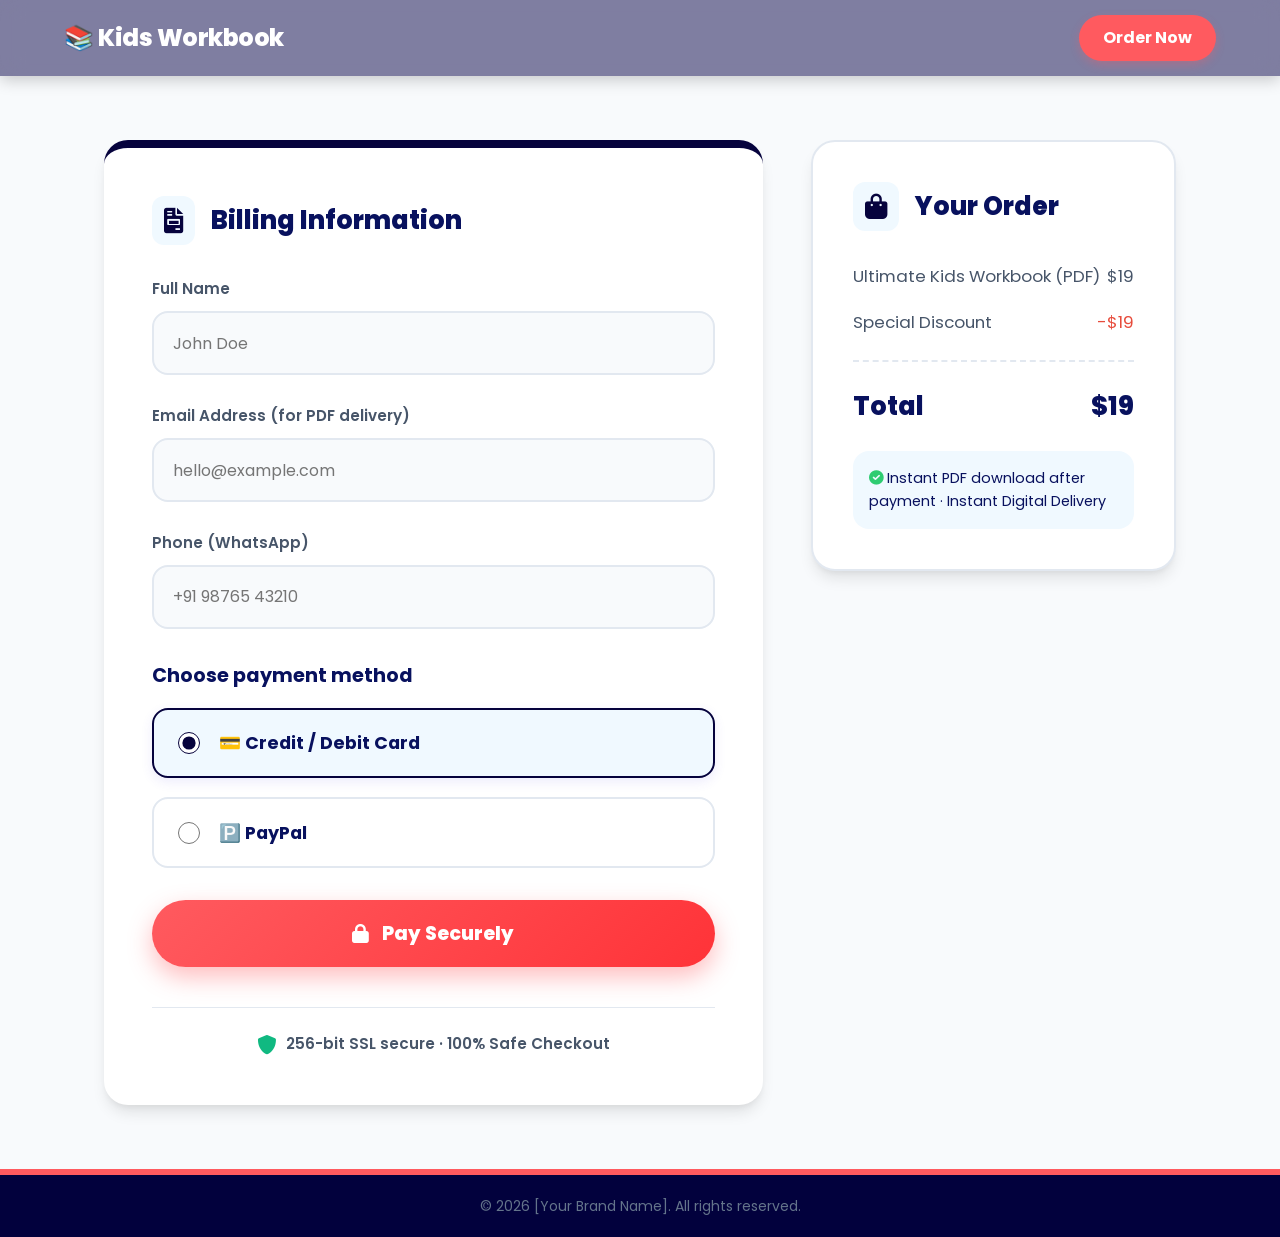
==== frontend/checkout.html @ 66600685 "updates for nav" ====
<!DOCTYPE html>
<html lang="en">

<head>
    <meta charset="UTF-8">
    <meta name="viewport" content="width=device-width, initial-scale=1.0">
    <title>Secure Checkout · Kids Workbook</title>
    <link href="https://fonts.googleapis.com/css2?family=Poppins:wght@400;600;700&display=swap" rel="stylesheet">
    <link rel="stylesheet" href="https://cdnjs.cloudflare.com/ajax/libs/font-awesome/6.0.0-beta3/css/all.min.css">
    <link rel="stylesheet" href="checkout.css">
    <link rel="stylesheet" href="workbook.css">
    <link rel="stylesheet" href="footer-style.css">
</head>

<body>
    <nav class="top-nav">
    <a href="#" class="nav-brand" style="text-decoration: none;">📚 Kids Workbook</a>
    <a href="checkout.html" class="nav-btn">Order Now</a>
</nav>

    <div class="checkout-wrapper">
        <div class="form-box">
            <h2><i class="fas fa-file-invoice"></i> Billing Information</h2>
            <form id="checkout-form">
                <div class="form-group">
                    <label>Full Name</label>
                    <input type="text" id="name" placeholder="John Doe" required>
                </div>
                <div class="form-group">
                    <label>Email Address (for PDF delivery)</label>
                    <input type="email" id="email" placeholder="hello@example.com" required>
                </div>
                <div class="form-group">
                    <label>Phone (WhatsApp)</label>
                    <input type="tel" id="phone" placeholder="+91 98765 43210" required>
                </div>

                <h3 style="margin: 2rem 0 1rem; font-size: 1.2rem;">Choose payment method</h3>

                <div class="payment-option selected" data-method="Card">
                    <input type="radio" name="payment_method" value="Card" id="card" checked>
                    <div class="method-info">
                        <span class="method-name">💳 Credit / Debit Card</span>
                    </div>
                </div>

                <div class="payment-option" data-method="PayPal">
                    <input type="radio" name="payment_method" value="PayPal" id="paypal">
                    <div class="method-info">
                        <span class="method-name">🅿️ PayPal</span>
                    </div>
                </div>

                <button type="button" id="main-pay-button" class="btn-pay" onclick="payNow()">
                    <i class="fas fa-lock"></i> Pay Securely
                </button>

                <div class="trust-badge">
                    <i class="fas fa-shield-alt"></i> 256-bit SSL secure · 100% Safe Checkout
                </div>
            </form>
        </div>

        <div class="summary-box">
            <h2><i class="fas fa-shopping-bag"></i> Your Order</h2>
            <div class="summary-row">
                <span>Ultimate Kids Workbook (PDF)</span>
                <span id="base-price">$19</span>
            </div>
            <div class="summary-row">
                <span>Special Discount</span>
                <span id="discount-price" style="color: #e74c3c;">-$19</span>
            </div>
            <div class="summary-row total-row" id="total-amount">
                <span>Total</span>
                <span id="final-price">$19</span>
            </div>
            <div
                style="background: #f0f9ff; padding: 1rem; border-radius: 16px; margin-top: 1.5rem; font-size: 0.9rem;">
                <i class="fas fa-check-circle" style="color: #2ecc71;"></i> Instant PDF download after payment · Instant Digital Delivery
            </div>
        </div>
    </div>

    <div class="popup" id="popup">
        <div class="popup-box">
            <h3>Processing Payment...</h3>
            <p>Please wait</p>
        </div>
    </div>
    <footer class="site-footer mini-footer">

        <div class="footer-bottom">
            <p>&copy; 2026 [Your Brand Name]. All rights reserved.</p>
        </div>
    </footer>
    <script src="config.js"></script>

    <script src="checkout.js"></script>
</body>

</html>
---- frontend/checkout.css ----
/* =========================================
   CHECKOUT PAGE STYLES (Modern & Trustworthy)
   ========================================= */

:root {
    --c-primary: #4F46E5;       /* Trustworthy Indigo */
    --c-secondary: #10B981;     /* Success Green for Security badges */
    --c-action: #FF5A5F;        /* Vibrant Coral Red for CTA */
    --c-action-hover: #E0484D;
    --c-accent: #FFC107;        /* Playful Yellow */
    --c-dark: #1E293B;          /* Soft Slate Dark */
    --c-text-gray: #475569;
    --c-border: #E2E8F0;
    --c-bg-light: #F8FAFC;
    --c-bg-alt: #F0F9FF;
    --c-white: #FFFFFF;
    --shadow-sm: 0 4px 6px -1px rgba(0, 0, 0, 0.1);
    --shadow-md: 0 10px 15px -3px rgba(0, 0, 0, 0.1);
    --shadow-lg: 0 20px 25px -5px rgba(0, 0, 0, 0.1);
}

* {
    box-sizing: border-box;
    margin: 0;
    padding: 0;
}

body {
    font-family: 'Poppins', 'Arial', sans-serif;
    background-color: var(--c-bg-light);
    color: var(--c-dark);
    line-height: 1.6;
}

/* =========================================
   LAYOUT WRAPPER
   ========================================= */
.checkout-wrapper {
    max-width: 1200px;
    margin: 4rem auto;
    display: flex;
    gap: 3rem;
    padding: 0 5%;
    flex-wrap: wrap;
    align-items: flex-start;
}

/* =========================================
   FORM BOX (Left Side)
   ========================================= */
.form-box {
    flex: 2;
    min-width: 320px;
    background: var(--c-white);
    border-radius: 24px;
    box-shadow: var(--shadow-md);
    padding: 3rem;
    border-top: 8px solid var(--c-primary); /* Gives a premium, secure feel */
}

/* =========================================
   SUMMARY BOX (Right Side)
   ========================================= */
.summary-box {
    flex: 1;
    min-width: 320px;
    background: var(--c-white);
    border-radius: 24px;
    box-shadow: var(--shadow-md);
    padding: 2.5rem;
    position: sticky;
    top: 100px; /* Sticks to the top when scrolling */
    border: 2px solid var(--c-border);
}

h2 {
    font-size: 1.6rem;
    font-weight: 800;
    color: var(--c-dark);
    margin-bottom: 2rem;
    display: flex;
    align-items: center;
    gap: 1rem;
}

h2 i {
    color: var(--c-primary);
    background: var(--c-bg-alt);
    padding: 12px;
    border-radius: 12px;
}

/* =========================================
   INPUT FIELDS
   ========================================= */
.form-group {
    margin-bottom: 1.8rem;
}

label {
    display: block;
    font-weight: 600;
    margin-bottom: 0.6rem;
    font-size: 0.95rem;
    color: var(--c-text-gray);
}

input, select {
    width: 100%;
    padding: 1.1rem 1.2rem;
    border: 2px solid var(--c-border);
    border-radius: 16px;
    font-family: 'Poppins', sans-serif;
    font-size: 1rem;
    color: var(--c-dark);
    background: #F8FAFC;
    transition: all 0.3s ease;
}

input:focus {
    outline: none;
    border-color: var(--c-primary);
    background: var(--c-white);
    box-shadow: 0 0 0 4px rgba(79, 70, 229, 0.15); /* Soft glowing focus ring */
}

/* =========================================
   PAYMENT OPTIONS (Radio Cards)
   ========================================= */
.payment-option {
    border: 2px solid var(--c-border);
    border-radius: 16px;
    padding: 1.2rem 1.5rem;
    margin-bottom: 1.2rem;
    cursor: pointer;
    transition: all 0.3s ease;
    display: flex;
    align-items: center;
    gap: 1.2rem;
    background: var(--c-white);
}

.payment-option:hover {
    border-color: #CBD5E1;
    background: #F8FAFC;
}

.payment-option.selected {
    border-color: var(--c-primary);
    background: var(--c-bg-alt);
    box-shadow: 0 4px 12px rgba(79, 70, 229, 0.1);
}

.payment-option input[type="radio"] {
    width: 22px;
    height: 22px;
    accent-color: var(--c-primary);
    margin: 0;
    cursor: pointer;
}

.method-info {
    flex: 1;
    display: flex;
    align-items: center;
}

.method-name {
    font-weight: 700;
    font-size: 1.1rem;
    color: var(--c-dark);
}

/* =========================================
   PAY BUTTON
   ========================================= */
.btn-pay {
    width: 100%;
    background: linear-gradient(135deg, var(--c-action) 0%, #FF3338 100%);
    color: var(--c-white);
    border: none;
    border-radius: 50px; /* Pill shape */
    padding: 1.2rem;
    font-size: 1.2rem;
    font-weight: 800;
    cursor: pointer;
    transition: all 0.3s cubic-bezier(0.175, 0.885, 0.32, 1.275);
    margin-top: 2rem;
    box-shadow: 0 10px 25px rgba(255, 90, 95, 0.4);
    display: flex;
    align-items: center;
    justify-content: center;
    gap: 0.8rem;
}

.btn-pay:hover {
    transform: translateY(-3px) scale(1.02);
    box-shadow: 0 15px 35px rgba(255, 90, 95, 0.5);
    background: linear-gradient(135deg, #FF3338 0%, var(--c-action) 100%);
}

.btn-pay:disabled {
    background: #CBD5E1;
    cursor: not-allowed;
    box-shadow: none;
    transform: none;
}

/* =========================================
   SUMMARY DETAILS
   ========================================= */
.summary-row {
    display: flex;
    justify-content: space-between;
    margin-bottom: 1.2rem;
    color: var(--c-text-gray);
    font-size: 1.05rem;
}

.total-row {
    font-weight: 800;
    font-size: 1.6rem;
    color: var(--c-dark);
    border-top: 2px dashed var(--c-border);
    padding-top: 1.5rem;
    margin-top: 1.5rem;
}

.trust-badge {
    text-align: center;
    margin-top: 2.5rem;
    font-size: 0.95rem;
    color: var(--c-text-gray);
    display: flex;
    align-items: center;
    justify-content: center;
    gap: 0.6rem;
    border-top: 1px solid var(--c-border);
    padding-top: 1.5rem;
    font-weight: 600;
}

.trust-badge i {
    color: var(--c-secondary); /* Green color for trust/secure */
    font-size: 1.2rem;
}

/* =========================================
   POPUP STYLES
   ========================================= */
.popup {
    position: fixed;
    top: 0;
    left: 0;
    width: 100%;
    height: 100%;
    background: rgba(30, 41, 59, 0.8);
    backdrop-filter: blur(5px);
    display: none;
    justify-content: center;
    align-items: center;
    z-index: 2000;
}

.popup-box {
    background: var(--c-white);
    padding: 40px;
    border-radius: 24px;
    text-align: center;
    width: 90%;
    max-width: 400px;
    box-shadow: var(--shadow-lg);
    animation: slideUp 0.3s ease-out;
}

@keyframes slideUp {
    from { transform: translateY(20px); opacity: 0; }
    to { transform: translateY(0); opacity: 1; }
}

.popup-box h3 {
    margin-bottom: 15px;
    color: var(--c-dark);
    font-size: 1.5rem;
    font-weight: 800;
}

.popup-box p {
    color: var(--c-text-gray);
    font-size: 1.1rem;
}

.popup-box button {
    background: var(--c-primary);
    color: white;
    border: none;
    padding: 10px 25px;
    border-radius: 50px;
    font-weight: 600;
    margin-top: 20px;
    cursor: pointer;
    transition: 0.3s;
}

.popup-box button:hover {
    background: #3730A3;
}

/* =========================================
   RESPONSIVE DESIGN
   ========================================= */
@media (max-width: 850px) {
    .checkout-wrapper {
        flex-direction: column;
        margin: 2rem auto;
    }
    .form-box, .summary-box {
        width: 100%;
        padding: 2rem;
    }
    .summary-box {
        position: static;
    }
}

@media (max-width: 480px) {
    .form-box {
        padding: 1.5rem;
    }
    h2 {
        font-size: 1.4rem;
    }
}
---- frontend/workbook.css ----
/* =========================================
   COLOR PALETTE & VARIABLES (Kids & Trust Psychology)
   ========================================= */
   :root {
    --c-primary: #06033d;       /* Trustworthy Indigo for Parents */
    --c-secondary: #10B981;     /* Growth/Success Emerald Green */
    --c-action: #FF5A5F;        /* Vibrant Coral Red for High Conversion CTAs */
    --c-action-hover: #E0484D;  /* Darker Coral for Hover */
    --c-accent: #FFC107;        /* Playful Yellow */
    --c-dark: #08115e;          /* Soft Slate Dark for readable text */
    --c-text-gray: #475569;     /* Slate Gray for paragraphs */
    --c-bg-light: #F8FAFC;      /* Clean Off-White Background */
    --c-bg-alt: #F0F9FF;        /* Soft Sky Blue Background for sections */
    --c-white: #FFFFFF;
    --shadow-sm: 0 4px 6px -1px rgba(0, 0, 0, 0.1), 0 2px 4px -1px rgba(0, 0, 0, 0.06);
    --shadow-md: 0 10px 15px -3px rgba(0, 0, 0, 0.1), 0 4px 6px -2px rgba(0, 0, 0, 0.05);
    --shadow-lg: 0 20px 25px -5px rgba(0, 0, 0, 0.1), 0 10px 10px -5px rgba(0, 0, 0, 0.04);
}

/* =========================================
   GLOBAL RESET & TYPOGRAPHY
   ========================================= */
* {
    margin: 0;
    padding: 0;
    box-sizing: border-box;
    font-family: 'Poppins', 'Arial', sans-serif;
}

body {
    background-color: var(--c-bg-light);
    color: var(--c-dark);
    line-height: 1.6;
    overflow-x: hidden;
}

/* =========================================
   TOP NAVIGATION
   ========================================= */
/* =========================================
   TOP NAVIGATION (Dark Blue Glass Effect)
   ========================================= */
.top-nav {
    display: flex;
    justify-content: space-between;
    align-items: center;
    padding: 15px 5%;
    
    /* Dark Blue color with 85% opacity for glass effect */
    background-color: rgba(6, 3, 70, 0.50); 
    
    /* Blur effect for the glassmorphism */
    backdrop-filter: blur(12px); 
    -webkit-backdrop-filter: blur(12px); /* Safari support */
    
    /* Subtle shadow at the bottom */
    box-shadow: 0 4px 15px rgba(0, 0, 0, 0.2); 
    
    position: sticky;
    top: 0;
    z-index: 1000;
}

.nav-brand {
    font-size: 24px;
    font-weight: 800;
    color: var(--c-white); /* Text color ko white karna zaroori hai dark background par */
    letter-spacing: -0.5px;
}

.nav-btn {
    background-color: var(--c-action);
    color: var(--c-white);
    padding: 10px 24px;
    text-decoration: none;
    border-radius: 50px; /* Pill shape for playful look */
    font-weight: 700;
    transition: all 0.3s ease;
    box-shadow: 0 4px 10px rgba(255, 90, 95, 0.3);
}

.nav-btn:hover {
    background-color: var(--c-action-hover);
    transform: translateY(-2px);
    box-shadow: 0 6px 15px rgba(255, 90, 95, 0.4);
}

.container {
    max-width: 100%;
    margin: 0 auto;
    background-color: var(--c-bg-light);
}

/* =========================================
   HERO SECTION (Eye-catching & Trustworthy)
   ========================================= */
.hero-section {
    background: linear-gradient(135deg, var(--c-primary) 0%, #04115f 100%);
    color: var(--c-white);
    padding: 80px 5% 100px;
    text-align: center;
    position: relative;
    overflow: hidden;
}

/* Playful background shape */
.hero-section::after {
    content: '';
    position: absolute;
    bottom: -50px;
    left: 0;
    width: 100%;
    height: 100px;
    background: var(--c-bg-light);
    clip-path: ellipse(60% 100px at 50% 100%);
}

.hero-content {
    display: flex;
    flex-direction: column;
    align-items: center;
    gap: 40px;
    position: relative;
    z-index: 2;
    max-width: 1200px;
    margin: 0 auto;
}

.hero-text {
    max-width: 700px;
}

.hero-section h1 {
    color: var(--c-accent); /* Bright Yellow Highlight */
    font-size: clamp(32px, 5vw, 48px);
    font-weight: 800;
    line-height: 1.2;
    margin-bottom: 20px;
    text-shadow: 0 2px 4px rgba(0,0,0,0.2);
}

.hero-section p {
    font-size: 18px;
    line-height: 1.6;
    margin-bottom: 15px;
    color: #E0E7FF;
}

.hero-image {
    width: 100%;
    max-width: 450px;
    border-radius: 24px;
    border: 6px solid rgba(255, 255, 255, 0.2);
    box-shadow: var(--shadow-lg);
    transform: rotate(-2deg);
    transition: transform 0.3s ease;
}

.hero-image:hover {
    transform: rotate(0deg) scale(1.02);
}

/* =========================================
   CALL TO ACTION BUTTONS (High Conversion)
   ========================================= */
.cta-container {
    padding: 40px 20px;
    background-color: transparent;
    text-align: center;
    position: relative;
    z-index: 10;
}

.btn-red {
    background: linear-gradient(135deg, var(--c-action) 0%, #FF3338 100%);
    color: var(--c-white);
    text-decoration: none;
    display: inline-block;
    padding: 18px 40px;
    max-width: 450px;
    width: 100%;
    font-size: 22px;
    font-weight: 800;
    border-radius: 50px;
    border: none;
    box-shadow: 0 10px 25px rgba(255, 90, 95, 0.4);
    cursor: pointer;
    transition: all 0.3s cubic-bezier(0.175, 0.885, 0.32, 1.275);
    animation: pulse-btn 2s infinite;
}

.btn-red:hover {
    transform: translateY(-5px) scale(1.03);
    box-shadow: 0 15px 35px rgba(255, 90, 95, 0.5);
    background: linear-gradient(135deg, #FF3338 0%, var(--c-action) 100%);
}

.btn-red .dynamic-price {
    display: block;
    margin-top: 5px;
    font-size: 15px;
    font-weight: 600;
    color: #FFE5E5;
    text-transform: uppercase;
    letter-spacing: 1px;
}

@keyframes pulse-btn {
    0% { box-shadow: 0 0 0 0 rgba(255, 90, 95, 0.7); }
    70% { box-shadow: 0 0 0 15px rgba(255, 90, 95, 0); }
    100% { box-shadow: 0 0 0 0 rgba(255, 90, 95, 0); }
}

/* =========================================
   BENEFITS & FEATURES SECTION
   ========================================= */
.benefit-title-wrapper {
    padding: 60px 20px 20px;
    text-align: center;
    background-color: var(--c-bg-alt);
}

.benifit-titall {
    color: var(--c-dark);
    font-size: clamp(24px, 4vw, 36px);
    font-weight: 800;
    position: relative;
    display: inline-block;
}

.benifit-titall::after {
    content: '';
    position: absolute;
    width: 60%;
    height: 4px;
    background-color: var(--c-accent);
    bottom: -10px;
    left: 20%;
    border-radius: 2px;
}

.features-section {
    padding: 40px 5% 80px;
    background-color: var(--c-bg-alt);
}

.features-grid {
    display: grid;
    grid-template-columns: repeat(auto-fit, minmax(300px, 1fr));
    gap: 30px;
    max-width: 1200px;
    margin: 0 auto;
}

.feature-box {
    background-color: var(--c-white);
    padding: 30px;
    border-radius: 24px;
    display: flex;
    align-items: flex-start;
    box-shadow: var(--shadow-md);
    border: 2px solid transparent;
    transition: all 0.3s ease;
    position: relative;
    overflow: hidden;
}

.feature-box::before {
    content: '';
    position: absolute;
    top: 0;
    left: 0;
    width: 6px;
    height: 100%;
    background-color: var(--c-secondary);
}

.feature-box:hover {
    transform: translateY(-5px);
    box-shadow: var(--shadow-lg);
    border-color: rgba(16, 185, 129, 0.2);
}

.feature-icon {
    width: 60px;
    height: 60px;
    margin-right: 20px;
    border-radius: 16px;
    object-fit: contain;
    background: #F0FDF4;
    padding: 10px;
}

.feature-text h3 {
    font-size: 20px;
    font-weight: 700;
    color: var(--c-dark);
    margin-bottom: 10px;
}

.feature-text p {
    font-size: 15px;
    color: var(--c-text-gray);
    line-height: 1.6;
}

/* =========================================
   PROBLEM/ADDICTION SECTION (Awareness)
   ========================================= */
.addiction-section-wrapper {
    background: linear-gradient(to right, #FFF1F2, #FFE4E6);
    color: var(--c-dark);
    display: flex;
    justify-content: center;
    padding: 80px 5%;
}

.addiction-container {
    max-width: 900px;
    text-align: center;
    width: 100%;
    background: var(--c-white);
    padding: 50px;
    border-radius: 30px;
    box-shadow: var(--shadow-lg);
    border-top: 8px solid var(--c-action);
}

.addiction-container h2.addiction-title {
    font-size: clamp(28px, 4vw, 42px);
    font-weight: 900;
    margin-bottom: 15px;
    color: var(--c-action);
    text-transform: uppercase;
}

.addiction-container .subtitle {
    font-size: 18px;
    font-weight: 600;
    color: var(--c-text-gray);
    margin-bottom: 40px;
}

.effects-list {
    display: grid;
    grid-template-columns: repeat(auto-fit, minmax(280px, 1fr));
    gap: 20px;
    margin-bottom: 40px;
}

.effect-item {
    background: var(--c-bg-light);
    color: var(--c-dark);
    display: flex;
    align-items: flex-start;
    padding: 20px;
    text-align: left;
    font-size: 15px;
    border-radius: 16px;
    box-shadow: var(--shadow-sm);
    transition: transform 0.2s;
    border: 1px solid #FEE2E2;
}

.effect-item:hover {
    transform: translateY(-3px);
    background: #FEF2F2;
}

.effect-item i {
    width: 40px;
    font-size: 24px;
    color: var(--c-action);
    margin-top: 2px;
}

.promo-text {
    font-size: 18px;
    line-height: 1.6;
    color: var(--c-text-gray);
    margin-bottom: 30px;
    background: #F0FDF4;
    padding: 20px;
    border-radius: 16px;
    border: 2px dashed var(--c-secondary);
}

.promo-text strong {
    color: var(--c-secondary);
    font-weight: 800;
}

/* =========================================
   WORKSHEET BUNDLE SECTION
   ========================================= */
.worksheet-section {
    background-color: #06033d;
    padding: 80px 5%;
    text-align: center;
}

.section-title {
    color: var(--c-accent);
    font-size: clamp(24px, 4vw, 36px);
    font-weight: 800;
    text-transform: uppercase;
    margin-bottom: 50px;
    letter-spacing: 1px;
}

.cards-container, 
.grid-container {
    display: grid;
    grid-template-columns: repeat(4, 1fr);
    gap: 30px;
    max-width: 1200px;
    margin: 0 auto;
}

.card {
    background-color: var(--c-white);
    width: 100%;
    padding: 1px;
    border-radius: 10px;
    box-shadow: var(--shadow-md);
    display: flex;
    flex-direction: column;
    transition: transform 0.3s ease;
}

.card:hover {
    transform: translateY(-10px);
    box-shadow: var(--shadow-lg);
}

.image-container {
    width: 100%;
    height: 220px;
    border-radius: 16px;
    background-color: var(--c-bg-light);
    overflow: hidden;
    position: relative;
}

.image-slider {
    display: flex;
    width: 300%;
    height: 100%;
    transition: transform 0.5s ease-in-out;
}

.image-slider img {
    width: 33.333%;
    height: 100%;
    object-fit: cover;
}

.card-label {
    background-color: var(--c-bg-alt);
    color: var(--c-primary);
    padding: 15px;
    font-size: 16px;
    font-weight: 800;
    border-radius: 12px;
    text-transform: capitalize;
    margin-top: 20px;
    border: 1px solid #DBEAFE;
}

/* =========================================
   GALLERY SECTION
   ========================================= */
.gallery-section {
    padding: 80px 5%;
    text-align: center;
    background-color: var(--c-bg-light);
}

.gallery-section h2 {
    font-size: clamp(24px, 4vw, 36px);
    font-weight: 800;
    margin-bottom: 40px;
    color: var(--c-dark);
}

.grid-item {
    width: 100%;
    height: 280px;
    border-radius: 24px;
    border: none;
    box-shadow: var(--shadow-md);
    overflow: hidden; 
    background: #000;
}

.grid-item video,
.grid-item iframe {
    width: 100%;
    height: 100%;
    object-fit: cover; 
    pointer-events: none;
    opacity: 0.9;
    transition: opacity 0.3s;
}

.grid-item:hover video {
    opacity: 1;
}

/* =========================================
   CAROUSEL SECTION
   ========================================= */
.carousel-section-wrapper {
    background: #06033d;
    color: var(--c-white);
    display: flex;
    justify-content: center;
    align-items: center;
    padding: 80px 5%;
}

.carousel-section-container {
    width: 100%;
    max-width: 1100px;
    text-align: center;
}

.carousel-section-container h1 {
    font-size: clamp(28px, 4vw, 42px);
    margin-bottom: 40px;
    font-weight: 800;
    color: var(--c-accent);
}

.carousel-wrapper {
    overflow: hidden;
    width: 100%;
    position: relative;
    padding: 20px 0;
}

.carousel-track {
    display: flex;
    gap: 20px;
    transition: transform 0.5s cubic-bezier(0.25, 1, 0.5, 1);
    transform: translateX(0);
}

.carousel-card {
    background-color: transparent;
    min-width: calc(33.333% - 13.33px);
    height: 400px; 
    border-radius: 20px;
    padding: 0; 
    display: flex;
    align-items: center;
    border: 4px solid rgba(255,255,255,0.1);
    box-shadow: var(--shadow-md);
    overflow: hidden; 
    transition: transform 0.3s;
}

.carousel-card:hover {
    transform: scale(1.03);
    border-color: var(--c-accent);
}

.carousel-image {
    width: 100%;
    height: 100%;
    object-fit: cover; 
}

.dots-container {
    display: flex;
    justify-content: center;
    gap: 12px;
    margin: 30px 0 40px;
}

.dot {
    width: 14px;
    height: 14px;
    background-color: var(--c-text-gray);
    border-radius: 50%;
    cursor: pointer;
    transition: all 0.3s;
}

.dot.active {
    background-color: var(--c-accent);
    transform: scale(1.3);
}

/* =========================================
   FAQ SECTION
   ========================================= */
.faq-section {
    padding: 80px 5%;
    background-color: var(--c-bg-alt);
    display: flex;
    flex-direction: column;
    align-items: center;
}

.faq-section h2 {
    color: var(--c-dark);
    font-size: clamp(28px, 4vw, 42px);
    font-weight: 800;
    margin-bottom: 50px;
    text-align: center;
}

.faq-container {
    width: 100%;
    max-width: 850px;
    display: flex;
    flex-direction: column;
    gap: 20px;
}

.faq-item {
    background-color: var(--c-white);
    border-radius: 16px;
    overflow: hidden;
    box-shadow: var(--shadow-sm);
    border: 1px solid #E2E8F0;
    transition: box-shadow 0.3s ease;
}

.faq-item:hover {
    box-shadow: var(--shadow-md);
}

.faq-question {
    width: 100%;
    text-align: left;
    background: none;
    border: none;
    padding: 24px 30px;
    font-size: 18px;
    color: var(--c-dark);
    font-weight: 700;
    cursor: pointer;
    display: flex;
    justify-content: space-between;
    align-items: center;
    transition: background-color 0.3s ease;
}

.faq-question:hover {
    background-color: #F8FAFC;
}

.faq-question .icon {
    font-size: 24px;
    color: var(--c-primary);
    transition: transform 0.4s cubic-bezier(0.175, 0.885, 0.32, 1.275);
    background: #EEF2FF;
    width: 40px;
    height: 40px;
    display: flex;
    align-items: center;
    justify-content: center;
    border-radius: 50%;
}

.faq-question.active .icon {
    transform: rotate(45deg);
    background: var(--c-action);
    color: white;
}

.faq-answer {
    max-height: 0;
    overflow: hidden;
    transition: max-height 0.4s ease-out;
    background-color: var(--c-white);
}

.faq-answer p {
    padding: 0 30px 24px 30px;
    font-size: 16px;
    color: var(--c-text-gray);
    line-height: 1.7;
}


/* background: linear-gradient(135deg, var(--c-dark) 0%, #0F172A 100%); */
/* =========================================
   PREMIUM BUNDLE & RECOMMEND SECTION
   ========================================= */
.premium-bundle-section {
    background: #06033d;
    padding: 40px 5%;
    color: var(--c-white);
}

.premium-container {
    max-width: 1200px;
    margin: 0 auto;
}

.text-white {
    color: var(--c-white) !important;
}

.bundle-content {
    display: flex;
    flex-wrap: wrap;
    align-items: center;
    gap: 50px;
}

.bundle-image-box {
    flex: 1;
    min-width: 300px;
    background: var(--c-white);
    padding: 15px;
    border-radius: 12px;
    border: 3px solid #EF4444; /* Screenshot jaisa red border */
    text-align: center;
}

.printer-img {
    width: 100%;
    max-width: 400px;
    height: auto;
    border-radius: 8px;
}

.bundle-features {
    flex: 1.2;
    min-width: 300px;
    display: flex;
    flex-direction: column;
    gap: 35px;
}

.b-feature-item {
    display: flex;
    gap: 20px;
    align-items: flex-start;
}

.b-icon {
    font-size: 30px;
    margin-top: 5px;
}

.print-icon { color: #EF4444; } /* Red */
.track-icon { color: #F59E0B; } /* Yellow */
.award-icon { color: #3B82F6; } /* Blue */

.b-text h3 {
    font-size: 22px;
    font-weight: 800;
    margin-bottom: 8px;
}

.b-text p {
    color: #CBD5E1;
    font-size: 15px;
    line-height: 1.6;
}

.recommend-grid {
    display: grid;
    grid-template-columns: repeat(auto-fit, minmax(280px, 1fr));
    gap: 30px;
}

.rec-card {
    background: var(--c-white);
    border-radius: 12px;
    padding: 40px 30px;
    text-align: center;
    box-shadow: var(--shadow-md);
    transition: transform 0.3s ease;
}

.rec-card:hover {
    transform: translateY(-5px);
}

/* Bottom borders corresponding to colors */
.rec-card.border-red { border-bottom: 6px solid #EF4444; }
.rec-card.border-yellow { border-bottom: 6px solid #F59E0B; }
.rec-card.border-blue { border-bottom: 6px solid #3B82F6; }

.rec-icon {
    font-size: 45px;
    margin-bottom: 20px;
}

.rec-card h3 {
    font-size: 20px;
    font-weight: 800;
    margin-bottom: 15px;
}

.rec-card p {
    color: var(--c-text-gray);
    font-size: 14px;
    line-height: 1.6;
}
/* =========================================
   MEDIA QUERIES (Responsive Design)
   ========================================= */
@media (min-width: 1024px) {
    .hero-content { 
        flex-direction: row; 
        text-align: left; 
        justify-content: space-between; 
    }
    .hero-text { margin-right: 40px; }
    .hero-section::after {
        clip-path: ellipse(70% 120px at 50% 100%);
    }
}

@media (max-width: 1024px) {
    .cards-container, .grid-container { grid-template-columns: repeat(3, 1fr); }
}

@media (max-width: 768px) {
    .cards-container, .grid-container { grid-template-columns: repeat(2, 1fr); }
    .carousel-card { min-width: calc(50% - 10px); }
    .addiction-container { padding: 30px 20px; }
    .top-nav { padding: 15px 20px; }
    .btn-red { font-size: 18px; padding: 15px 30px; }
}

@media (max-width: 600px) {
    .cards-container, .grid-container { grid-template-columns: 1fr; }
    .image-container { height: 260px; }
    .hero-section { padding: 60px 20px 80px; }
}

@media (max-width: 480px) {
    .carousel-card { min-width: 100%; }
    .faq-question { font-size: 16px; padding: 20px; }
    .feature-box { flex-direction: column; text-align: center; align-items: center; }
    .feature-icon { margin: 0 0 15px 0; }
    .effect-item { flex-direction: column; text-align: center; }
    .effect-item i { margin-bottom: 10px; }
}
---- frontend/footer-style.css ----
/* =========================================
   FOOTER STYLES (Modern & Consistent Theme)
   ========================================= */

.site-footer {
    background-color:#02013d; /* Deep slate dark for premium feel */
    color: var(--c-white, #FFFFFF);
    padding: 80px 5% 30px;
    font-family: 'Poppins', 'Arial', sans-serif;
    border-top: 6px solid var(--c-action, #FF5A5F); /* Vibrant coral top border */
    position: relative;
}

.footer-container {
    max-width: 1200px;
    margin: 0 auto;
    display: flex;
    justify-content: space-between;
    flex-wrap: wrap; 
    gap: 50px;
}

.footer-brand {
    flex: 1;
    min-width: 280px;
}

.footer-brand h3 {
    font-size: 26px;
    font-weight: 800;
    margin-bottom: 20px;
    color: var(--c-white, #FFFFFF);
    letter-spacing: -0.5px;
}

.footer-brand h3 span {
    color: var(--c-accent, #FFC107); /* Playful yellow touch for the brand name */
}

.footer-brand p {
    color: #94A3B8; /* Slate 400 for softer, readable text */
    font-size: 15px;
    line-height: 1.8;
    max-width: 380px;
}

.footer-links {
    flex: 1;
    min-width: 250px;
}

.footer-links h4 {
    font-size: 20px;
    font-weight: 700;
    margin-bottom: 25px;
    color: var(--c-white, #FFFFFF);
    position: relative;
    display: inline-block;
}

/* Elegant line below the heading */
.footer-links h4::after {
    content: '';
    position: absolute;
    left: 0;
    bottom: -8px;
    width: 40px;
    height: 3px;
    background-color: var(--c-action, #FF5A5F);
    border-radius: 2px;
}

.footer-links ul {
    list-style: none; 
    padding: 0;
}

.footer-links li {
    margin-bottom: 15px;
}

.footer-links a {
    color: #94A3B8;
    text-decoration: none; 
    font-size: 15px;
    font-weight: 500;
    transition: all 0.3s ease;
    display: inline-block;
}

/* Modern hover effect for links */
.footer-links a:hover {
    color: var(--c-white, #FFFFFF);
    transform: translateX(6px); /* Smoothly moves right on hover */
}

.footer-bottom {
    max-width: 1200px;
    margin: 60px auto 0;
    padding-top: 25px;
    border-top: 1px solid rgba(255, 255, 255, 0.1);
    text-align: center;
    display: flex;
    flex-direction: column;
    align-items: center;
    gap: 15px;
}

.footer-bottom p {
    color: #64748B;
    font-size: 14px;
}

/* =========================================
   RESPONSIVE DESIGN FOR FOOTER
   ========================================= */
@media (max-width: 768px) {
    .site-footer {
        padding: 60px 5% 30px;
    }
    
    .footer-container {
        flex-direction: column;
        gap: 40px;
    }
    
    .footer-brand p {
        max-width: 100%;
    }
}


/*mini futer style*/

/* =========================================
   MINI FOOTER (For Checkout & Thank You Pages)
   ========================================= */
.site-footer.mini-footer {
    padding: 20px 5%; /* Upar aur niche ki extra 80px padding kam kar di */
}

.site-footer.mini-footer .footer-bottom {
    margin-top: 0; /* Khali jagah ka margin hata diya */
    padding-top: 0;
    border-top: none; /* Upar ki line hata di kyunki koi content nahi hai uske upar */
}
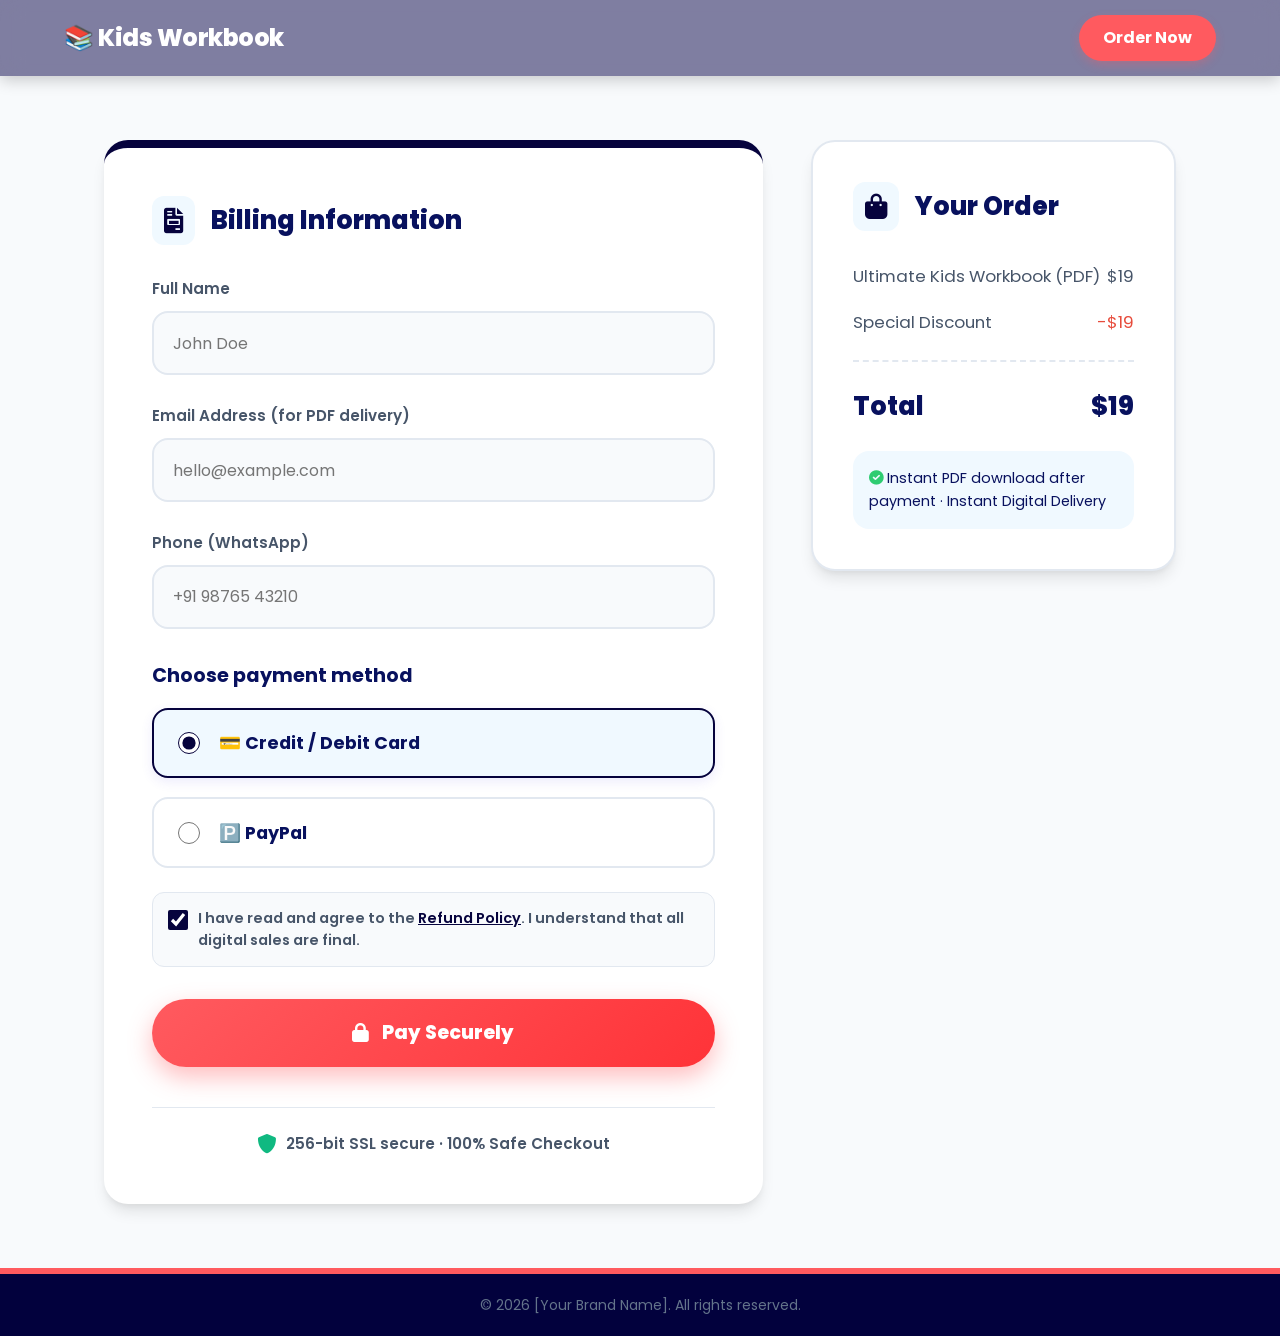
==== commit 3bb05e44: "updates for aded agremtn" ====
--- a/frontend/checkout.html
+++ b/frontend/checkout.html
@@ -14,9 +14,9 @@
 
 <body>
     <nav class="top-nav">
-    <a href="#" class="nav-brand" style="text-decoration: none;">📚 Kids Workbook</a>
-    <a href="checkout.html" class="nav-btn">Order Now</a>
-</nav>
+        <a href="#" class="nav-brand" style="text-decoration: none;">📚 Kids Workbook</a>
+        <a href="checkout.html" class="nav-btn">Order Now</a>
+    </nav>
 
     <div class="checkout-wrapper">
         <div class="form-box">
@@ -51,6 +51,12 @@
                     </div>
                 </div>
 
+                <div class="form-group policy-agreement" style="display: flex; align-items: flex-start; gap: 10px; margin-top: 1.5rem; background: #F8FAFC; padding: 15px; border-radius: 12px; border: 1px solid #E2E8F0;">
+                    <input type="checkbox" id="agree-refund" checked style="width: 20px; height: 20px; cursor: pointer; flex-shrink: 0; margin-top: 2px; accent-color: var(--c-primary);">
+                    <label for="agree-refund" style="font-size: 0.9rem; color: var(--c-text-gray); margin: 0; cursor: pointer; line-height: 1.5;">
+                        I have read and agree to the <a href="refund-policy.html" target="_blank" style="color: var(--c-primary); text-decoration: underline; font-weight: 600;">Refund Policy</a>. I understand that all digital sales are final.
+                    </label>
+                </div>
                 <button type="button" id="main-pay-button" class="btn-pay" onclick="payNow()">
                     <i class="fas fa-lock"></i> Pay Securely
                 </button>
@@ -64,7 +70,7 @@
         <div class="summary-box">
             <h2><i class="fas fa-shopping-bag"></i> Your Order</h2>
             <div class="summary-row">
-                <span>Ultimate Kids Workbook (PDF)</span>
+                <span id="checkout-product-name">Ultimate Kids Workbook (PDF)</span>
                 <span id="base-price">$19</span>
             </div>
             <div class="summary-row">
@@ -77,7 +83,8 @@
             </div>
             <div
                 style="background: #f0f9ff; padding: 1rem; border-radius: 16px; margin-top: 1.5rem; font-size: 0.9rem;">
-                <i class="fas fa-check-circle" style="color: #2ecc71;"></i> Instant PDF download after payment · Instant Digital Delivery
+                <i class="fas fa-check-circle" style="color: #2ecc71;"></i> Instant PDF download after payment · Instant
+                Digital Delivery
             </div>
         </div>
     </div>
--- a/frontend/checkout.css
+++ b/frontend/checkout.css
@@ -1,14 +1,10 @@
-/* =========================================
-   CHECKOUT PAGE STYLES (Modern & Trustworthy)
-   ========================================= */
-
 :root {
-    --c-primary: #4F46E5;       /* Trustworthy Indigo */
-    --c-secondary: #10B981;     /* Success Green for Security badges */
-    --c-action: #FF5A5F;        /* Vibrant Coral Red for CTA */
+    --c-primary: #4F46E5;
+    --c-secondary: #10B981;
+    --c-action: #FF5A5F;
     --c-action-hover: #E0484D;
-    --c-accent: #FFC107;        /* Playful Yellow */
-    --c-dark: #1E293B;          /* Soft Slate Dark */
+    --c-accent: #FFC107;
+    --c-dark: #1E293B;
     --c-text-gray: #475569;
     --c-border: #E2E8F0;
     --c-bg-light: #F8FAFC;
@@ -32,9 +28,7 @@
     line-height: 1.6;
 }
 
-/* =========================================
-   LAYOUT WRAPPER
-   ========================================= */
+
 .checkout-wrapper {
     max-width: 1200px;
     margin: 4rem auto;
@@ -45,9 +39,7 @@
     align-items: flex-start;
 }
 
-/* =========================================
-   FORM BOX (Left Side)
-   ========================================= */
+
 .form-box {
     flex: 2;
     min-width: 320px;
@@ -55,12 +47,10 @@
     border-radius: 24px;
     box-shadow: var(--shadow-md);
     padding: 3rem;
-    border-top: 8px solid var(--c-primary); /* Gives a premium, secure feel */
-}
-
-/* =========================================
-   SUMMARY BOX (Right Side)
-   ========================================= */
+    border-top: 8px solid var(--c-primary);
+}
+
+
 .summary-box {
     flex: 1;
     min-width: 320px;
@@ -69,7 +59,7 @@
     box-shadow: var(--shadow-md);
     padding: 2.5rem;
     position: sticky;
-    top: 100px; /* Sticks to the top when scrolling */
+    top: 100px;
     border: 2px solid var(--c-border);
 }
 
@@ -90,9 +80,7 @@
     border-radius: 12px;
 }
 
-/* =========================================
-   INPUT FIELDS
-   ========================================= */
+
 .form-group {
     margin-bottom: 1.8rem;
 }
@@ -105,7 +93,8 @@
     color: var(--c-text-gray);
 }
 
-input, select {
+input,
+select {
     width: 100%;
     padding: 1.1rem 1.2rem;
     border: 2px solid var(--c-border);
@@ -121,12 +110,10 @@
     outline: none;
     border-color: var(--c-primary);
     background: var(--c-white);
-    box-shadow: 0 0 0 4px rgba(79, 70, 229, 0.15); /* Soft glowing focus ring */
-}
-
-/* =========================================
-   PAYMENT OPTIONS (Radio Cards)
-   ========================================= */
+    box-shadow: 0 0 0 4px rgba(79, 70, 229, 0.15);
+}
+
+
 .payment-option {
     border: 2px solid var(--c-border);
     border-radius: 16px;
@@ -171,15 +158,13 @@
     color: var(--c-dark);
 }
 
-/* =========================================
-   PAY BUTTON
-   ========================================= */
+
 .btn-pay {
     width: 100%;
     background: linear-gradient(135deg, var(--c-action) 0%, #FF3338 100%);
     color: var(--c-white);
     border: none;
-    border-radius: 50px; /* Pill shape */
+    border-radius: 50px;
     padding: 1.2rem;
     font-size: 1.2rem;
     font-weight: 800;
@@ -206,9 +191,7 @@
     transform: none;
 }
 
-/* =========================================
-   SUMMARY DETAILS
-   ========================================= */
+
 .summary-row {
     display: flex;
     justify-content: space-between;
@@ -241,13 +224,11 @@
 }
 
 .trust-badge i {
-    color: var(--c-secondary); /* Green color for trust/secure */
+    color: var(--c-secondary);
     font-size: 1.2rem;
 }
 
-/* =========================================
-   POPUP STYLES
-   ========================================= */
+
 .popup {
     position: fixed;
     top: 0;
@@ -274,8 +255,15 @@
 }
 
 @keyframes slideUp {
-    from { transform: translateY(20px); opacity: 0; }
-    to { transform: translateY(0); opacity: 1; }
+    from {
+        transform: translateY(20px);
+        opacity: 0;
+    }
+
+    to {
+        transform: translateY(0);
+        opacity: 1;
+    }
 }
 
 .popup-box h3 {
@@ -306,18 +294,19 @@
     background: #3730A3;
 }
 
-/* =========================================
-   RESPONSIVE DESIGN
-   ========================================= */
+
 @media (max-width: 850px) {
     .checkout-wrapper {
         flex-direction: column;
         margin: 2rem auto;
     }
-    .form-box, .summary-box {
+
+    .form-box,
+    .summary-box {
         width: 100%;
         padding: 2rem;
     }
+
     .summary-box {
         position: static;
     }
@@ -327,6 +316,7 @@
     .form-box {
         padding: 1.5rem;
     }
+
     h2 {
         font-size: 1.4rem;
     }
--- a/frontend/workbook.css
+++ b/frontend/workbook.css
@@ -1,25 +1,20 @@
-/* =========================================
-   COLOR PALETTE & VARIABLES (Kids & Trust Psychology)
-   ========================================= */
-   :root {
-    --c-primary: #06033d;       /* Trustworthy Indigo for Parents */
-    --c-secondary: #10B981;     /* Growth/Success Emerald Green */
-    --c-action: #FF5A5F;        /* Vibrant Coral Red for High Conversion CTAs */
-    --c-action-hover: #E0484D;  /* Darker Coral for Hover */
-    --c-accent: #FFC107;        /* Playful Yellow */
-    --c-dark: #08115e;          /* Soft Slate Dark for readable text */
-    --c-text-gray: #475569;     /* Slate Gray for paragraphs */
-    --c-bg-light: #F8FAFC;      /* Clean Off-White Background */
-    --c-bg-alt: #F0F9FF;        /* Soft Sky Blue Background for sections */
+:root {
+    --c-primary: #06033d;
+    --c-secondary: #10B981;
+    --c-action: #FF5A5F;
+    --c-action-hover: #E0484D;
+    --c-accent: #FFC107;
+    --c-dark: #08115e;
+    --c-text-gray: #475569;
+    --c-bg-light: #F8FAFC;
+    --c-bg-alt: #F0F9FF;
     --c-white: #FFFFFF;
     --shadow-sm: 0 4px 6px -1px rgba(0, 0, 0, 0.1), 0 2px 4px -1px rgba(0, 0, 0, 0.06);
     --shadow-md: 0 10px 15px -3px rgba(0, 0, 0, 0.1), 0 4px 6px -2px rgba(0, 0, 0, 0.05);
     --shadow-lg: 0 20px 25px -5px rgba(0, 0, 0, 0.1), 0 10px 10px -5px rgba(0, 0, 0, 0.04);
 }
 
-/* =========================================
-   GLOBAL RESET & TYPOGRAPHY
-   ========================================= */
+
 * {
     margin: 0;
     padding: 0;
@@ -34,37 +29,53 @@
     overflow-x: hidden;
 }
 
-/* =========================================
-   TOP NAVIGATION
-   ========================================= */
-/* =========================================
-   TOP NAVIGATION (Dark Blue Glass Effect)
-   ========================================= */
-.top-nav {
+
+/* .top-nav {
     display: flex;
     justify-content: space-between;
     align-items: center;
     padding: 15px 5%;
-    
-    /* Dark Blue color with 85% opacity for glass effect */
-    background-color: rgba(6, 3, 70, 0.50); 
-    
-    /* Blur effect for the glassmorphism */
-    backdrop-filter: blur(12px); 
-    -webkit-backdrop-filter: blur(12px); /* Safari support */
-    
-    /* Subtle shadow at the bottom */
-    box-shadow: 0 4px 15px rgba(0, 0, 0, 0.2); 
-    
+
+    background-color: rgba(6, 3, 70, 0.50);
+
+    backdrop-filter: blur(12px);
+    -webkit-backdrop-filter: blur(12px);
+
+    box-shadow: 0 4px 15px rgba(0, 0, 0, 0.2);
+
     position: sticky;
     top: 0;
     z-index: 1000;
+} */
+
+ /* chatgpt */
+.top-nav {
+    display: flex;
+    justify-content: space-between;
+    align-items: center;
+    padding: 15px 5%;
+    background-color: rgba(6, 3, 70, 0.50);
+    backdrop-filter: blur(12px);
+    -webkit-backdrop-filter: blur(12px);
+    box-shadow: 0 4px 15px rgba(0, 0, 0, 0.2);
+    
+    /* Yahan se naye fixes add kiye gaye hain */
+    position: sticky;
+    top: 0;
+    left: 0;
+    width: 100%;
+    z-index: 1000;
+    
+    /* Hardware acceleration fix (Taki blur glitch na kare) */
+    transform: translateZ(0);
+    -webkit-transform: translateZ(0);
+    will-change: transform, backdrop-filter;
 }
 
 .nav-brand {
     font-size: 24px;
     font-weight: 800;
-    color: var(--c-white); /* Text color ko white karna zaroori hai dark background par */
+    color: var(--c-white);
     letter-spacing: -0.5px;
 }
 
@@ -73,7 +84,7 @@
     color: var(--c-white);
     padding: 10px 24px;
     text-decoration: none;
-    border-radius: 50px; /* Pill shape for playful look */
+    border-radius: 50px;
     font-weight: 700;
     transition: all 0.3s ease;
     box-shadow: 0 4px 10px rgba(255, 90, 95, 0.3);
@@ -91,9 +102,7 @@
     background-color: var(--c-bg-light);
 }
 
-/* =========================================
-   HERO SECTION (Eye-catching & Trustworthy)
-   ========================================= */
+
 .hero-section {
     background: linear-gradient(135deg, var(--c-primary) 0%, #04115f 100%);
     color: var(--c-white);
@@ -103,7 +112,6 @@
     overflow: hidden;
 }
 
-/* Playful background shape */
 .hero-section::after {
     content: '';
     position: absolute;
@@ -131,12 +139,12 @@
 }
 
 .hero-section h1 {
-    color: var(--c-accent); /* Bright Yellow Highlight */
+    color: var(--c-accent);
     font-size: clamp(32px, 5vw, 48px);
     font-weight: 800;
     line-height: 1.2;
     margin-bottom: 20px;
-    text-shadow: 0 2px 4px rgba(0,0,0,0.2);
+    text-shadow: 0 2px 4px rgba(0, 0, 0, 0.2);
 }
 
 .hero-section p {
@@ -160,9 +168,7 @@
     transform: rotate(0deg) scale(1.02);
 }
 
-/* =========================================
-   CALL TO ACTION BUTTONS (High Conversion)
-   ========================================= */
+
 .cta-container {
     padding: 40px 20px;
     background-color: transparent;
@@ -206,14 +212,20 @@
 }
 
 @keyframes pulse-btn {
-    0% { box-shadow: 0 0 0 0 rgba(255, 90, 95, 0.7); }
-    70% { box-shadow: 0 0 0 15px rgba(255, 90, 95, 0); }
-    100% { box-shadow: 0 0 0 0 rgba(255, 90, 95, 0); }
-}
-
-/* =========================================
-   BENEFITS & FEATURES SECTION
-   ========================================= */
+    0% {
+        box-shadow: 0 0 0 0 rgba(255, 90, 95, 0.7);
+    }
+
+    70% {
+        box-shadow: 0 0 0 15px rgba(255, 90, 95, 0);
+    }
+
+    100% {
+        box-shadow: 0 0 0 0 rgba(255, 90, 95, 0);
+    }
+}
+
+
 .benefit-title-wrapper {
     padding: 60px 20px 20px;
     text-align: center;
@@ -304,9 +316,7 @@
     line-height: 1.6;
 }
 
-/* =========================================
-   PROBLEM/ADDICTION SECTION (Awareness)
-   ========================================= */
+
 .addiction-section-wrapper {
     background: linear-gradient(to right, #FFF1F2, #FFE4E6);
     color: var(--c-dark);
@@ -390,9 +400,7 @@
     font-weight: 800;
 }
 
-/* =========================================
-   WORKSHEET BUNDLE SECTION
-   ========================================= */
+
 .worksheet-section {
     background-color: #06033d;
     padding: 80px 5%;
@@ -408,7 +416,7 @@
     letter-spacing: 1px;
 }
 
-.cards-container, 
+.cards-container,
 .grid-container {
     display: grid;
     grid-template-columns: repeat(4, 1fr);
@@ -467,9 +475,7 @@
     border: 1px solid #DBEAFE;
 }
 
-/* =========================================
-   GALLERY SECTION
-   ========================================= */
+
 .gallery-section {
     padding: 80px 5%;
     text-align: center;
@@ -489,7 +495,7 @@
     border-radius: 24px;
     border: none;
     box-shadow: var(--shadow-md);
-    overflow: hidden; 
+    overflow: hidden;
     background: #000;
 }
 
@@ -497,7 +503,7 @@
 .grid-item iframe {
     width: 100%;
     height: 100%;
-    object-fit: cover; 
+    object-fit: cover;
     pointer-events: none;
     opacity: 0.9;
     transition: opacity 0.3s;
@@ -507,9 +513,7 @@
     opacity: 1;
 }
 
-/* =========================================
-   CAROUSEL SECTION
-   ========================================= */
+
 .carousel-section-wrapper {
     background: #06033d;
     color: var(--c-white);
@@ -549,14 +553,14 @@
 .carousel-card {
     background-color: transparent;
     min-width: calc(33.333% - 13.33px);
-    height: 400px; 
+    height: 400px;
     border-radius: 20px;
-    padding: 0; 
+    padding: 0;
     display: flex;
     align-items: center;
-    border: 4px solid rgba(255,255,255,0.1);
+    border: 4px solid rgba(255, 255, 255, 0.1);
     box-shadow: var(--shadow-md);
-    overflow: hidden; 
+    overflow: hidden;
     transition: transform 0.3s;
 }
 
@@ -568,7 +572,7 @@
 .carousel-image {
     width: 100%;
     height: 100%;
-    object-fit: cover; 
+    object-fit: cover;
 }
 
 .dots-container {
@@ -592,9 +596,7 @@
     transform: scale(1.3);
 }
 
-/* =========================================
-   FAQ SECTION
-   ========================================= */
+
 .faq-section {
     padding: 80px 5%;
     background-color: var(--c-bg-alt);
@@ -686,10 +688,6 @@
 }
 
 
-/* background: linear-gradient(135deg, var(--c-dark) 0%, #0F172A 100%); */
-/* =========================================
-   PREMIUM BUNDLE & RECOMMEND SECTION
-   ========================================= */
 .premium-bundle-section {
     background: #06033d;
     padding: 40px 5%;
@@ -718,7 +716,7 @@
     background: var(--c-white);
     padding: 15px;
     border-radius: 12px;
-    border: 3px solid #EF4444; /* Screenshot jaisa red border */
+    border: 3px solid #EF4444;
     text-align: center;
 }
 
@@ -748,9 +746,17 @@
     margin-top: 5px;
 }
 
-.print-icon { color: #EF4444; } /* Red */
-.track-icon { color: #F59E0B; } /* Yellow */
-.award-icon { color: #3B82F6; } /* Blue */
+.print-icon {
+    color: #EF4444;
+}
+
+.track-icon {
+    color: #F59E0B;
+}
+
+.award-icon {
+    color: #3B82F6;
+}
 
 .b-text h3 {
     font-size: 22px;
@@ -783,10 +789,17 @@
     transform: translateY(-5px);
 }
 
-/* Bottom borders corresponding to colors */
-.rec-card.border-red { border-bottom: 6px solid #EF4444; }
-.rec-card.border-yellow { border-bottom: 6px solid #F59E0B; }
-.rec-card.border-blue { border-bottom: 6px solid #3B82F6; }
+.rec-card.border-red {
+    border-bottom: 6px solid #EF4444;
+}
+
+.rec-card.border-yellow {
+    border-bottom: 6px solid #F59E0B;
+}
+
+.rec-card.border-blue {
+    border-bottom: 6px solid #3B82F6;
+}
 
 .rec-icon {
     font-size: 45px;
@@ -804,46 +817,98 @@
     font-size: 14px;
     line-height: 1.6;
 }
-/* =========================================
-   MEDIA QUERIES (Responsive Design)
-   ========================================= */
+
 @media (min-width: 1024px) {
-    .hero-content { 
-        flex-direction: row; 
-        text-align: left; 
-        justify-content: space-between; 
-    }
-    .hero-text { margin-right: 40px; }
+    .hero-content {
+        flex-direction: row;
+        text-align: left;
+        justify-content: space-between;
+    }
+
+    .hero-text {
+        margin-right: 40px;
+    }
+
     .hero-section::after {
         clip-path: ellipse(70% 120px at 50% 100%);
     }
 }
 
 @media (max-width: 1024px) {
-    .cards-container, .grid-container { grid-template-columns: repeat(3, 1fr); }
+
+    .cards-container,
+    .grid-container {
+        grid-template-columns: repeat(3, 1fr);
+    }
 }
 
 @media (max-width: 768px) {
-    .cards-container, .grid-container { grid-template-columns: repeat(2, 1fr); }
-    .carousel-card { min-width: calc(50% - 10px); }
-    .addiction-container { padding: 30px 20px; }
-    .top-nav { padding: 15px 20px; }
-    .btn-red { font-size: 18px; padding: 15px 30px; }
+
+    .cards-container,
+    .grid-container {
+        grid-template-columns: repeat(2, 1fr);
+    }
+
+    .carousel-card {
+        min-width: calc(50% - 10px);
+    }
+
+    .addiction-container {
+        padding: 30px 20px;
+    }
+
+    .top-nav {
+        padding: 15px 20px;
+    }
+
+    .btn-red {
+        font-size: 18px;
+        padding: 15px 30px;
+    }
 }
 
 @media (max-width: 600px) {
-    .cards-container, .grid-container { grid-template-columns: 1fr; }
-    .image-container { height: 260px; }
-    .hero-section { padding: 60px 20px 80px; }
+
+    .cards-container,
+    .grid-container {
+        grid-template-columns: 1fr;
+    }
+
+    .image-container {
+        height: 260px;
+    }
+
+    .hero-section {
+        padding: 60px 20px 80px;
+    }
 }
 
 @media (max-width: 480px) {
-    .carousel-card { min-width: 100%; }
-    .faq-question { font-size: 16px; padding: 20px; }
-    .feature-box { flex-direction: column; text-align: center; align-items: center; }
-    .feature-icon { margin: 0 0 15px 0; }
-    .effect-item { flex-direction: column; text-align: center; }
-    .effect-item i { margin-bottom: 10px; }
-}
-
-
+    .carousel-card {
+        min-width: 100%;
+    }
+
+    .faq-question {
+        font-size: 16px;
+        padding: 20px;
+    }
+
+    .feature-box {
+        flex-direction: column;
+        text-align: center;
+        align-items: center;
+    }
+
+    .feature-icon {
+        margin: 0 0 15px 0;
+    }
+
+    .effect-item {
+        flex-direction: column;
+        text-align: center;
+    }
+
+    .effect-item i {
+        margin-bottom: 10px;
+    }
+}
--- a/frontend/footer-style.css
+++ b/frontend/footer-style.css
@@ -1,13 +1,9 @@
-/* =========================================
-   FOOTER STYLES (Modern & Consistent Theme)
-   ========================================= */
-
 .site-footer {
-    background-color:#02013d; /* Deep slate dark for premium feel */
+    background-color: #02013d;
     color: var(--c-white, #FFFFFF);
     padding: 80px 5% 30px;
     font-family: 'Poppins', 'Arial', sans-serif;
-    border-top: 6px solid var(--c-action, #FF5A5F); /* Vibrant coral top border */
+    border-top: 6px solid var(--c-action, #FF5A5F);
     position: relative;
 }
 
@@ -16,7 +12,7 @@
     margin: 0 auto;
     display: flex;
     justify-content: space-between;
-    flex-wrap: wrap; 
+    flex-wrap: wrap;
     gap: 50px;
 }
 
@@ -34,11 +30,11 @@
 }
 
 .footer-brand h3 span {
-    color: var(--c-accent, #FFC107); /* Playful yellow touch for the brand name */
+    color: var(--c-accent, #FFC107);
 }
 
 .footer-brand p {
-    color: #94A3B8; /* Slate 400 for softer, readable text */
+    color: #94A3B8;
     font-size: 15px;
     line-height: 1.8;
     max-width: 380px;
@@ -58,7 +54,6 @@
     display: inline-block;
 }
 
-/* Elegant line below the heading */
 .footer-links h4::after {
     content: '';
     position: absolute;
@@ -71,7 +66,7 @@
 }
 
 .footer-links ul {
-    list-style: none; 
+    list-style: none;
     padding: 0;
 }
 
@@ -81,17 +76,16 @@
 
 .footer-links a {
     color: #94A3B8;
-    text-decoration: none; 
+    text-decoration: none;
     font-size: 15px;
     font-weight: 500;
     transition: all 0.3s ease;
     display: inline-block;
 }
 
-/* Modern hover effect for links */
 .footer-links a:hover {
     color: var(--c-white, #FFFFFF);
-    transform: translateX(6px); /* Smoothly moves right on hover */
+    transform: translateX(6px);
 }
 
 .footer-bottom {
@@ -111,36 +105,30 @@
     font-size: 14px;
 }
 
-/* =========================================
-   RESPONSIVE DESIGN FOR FOOTER
-   ========================================= */
+
 @media (max-width: 768px) {
     .site-footer {
         padding: 60px 5% 30px;
     }
-    
+
     .footer-container {
         flex-direction: column;
         gap: 40px;
     }
-    
+
     .footer-brand p {
         max-width: 100%;
     }
 }
 
 
-/*mini futer style*/
 
-/* =========================================
-   MINI FOOTER (For Checkout & Thank You Pages)
-   ========================================= */
 .site-footer.mini-footer {
-    padding: 20px 5%; /* Upar aur niche ki extra 80px padding kam kar di */
+    padding: 20px 5%;
 }
 
 .site-footer.mini-footer .footer-bottom {
-    margin-top: 0; /* Khali jagah ka margin hata diya */
+    margin-top: 0;
     padding-top: 0;
-    border-top: none; /* Upar ki line hata di kyunki koi content nahi hai uske upar */
+    border-top: none;
 }
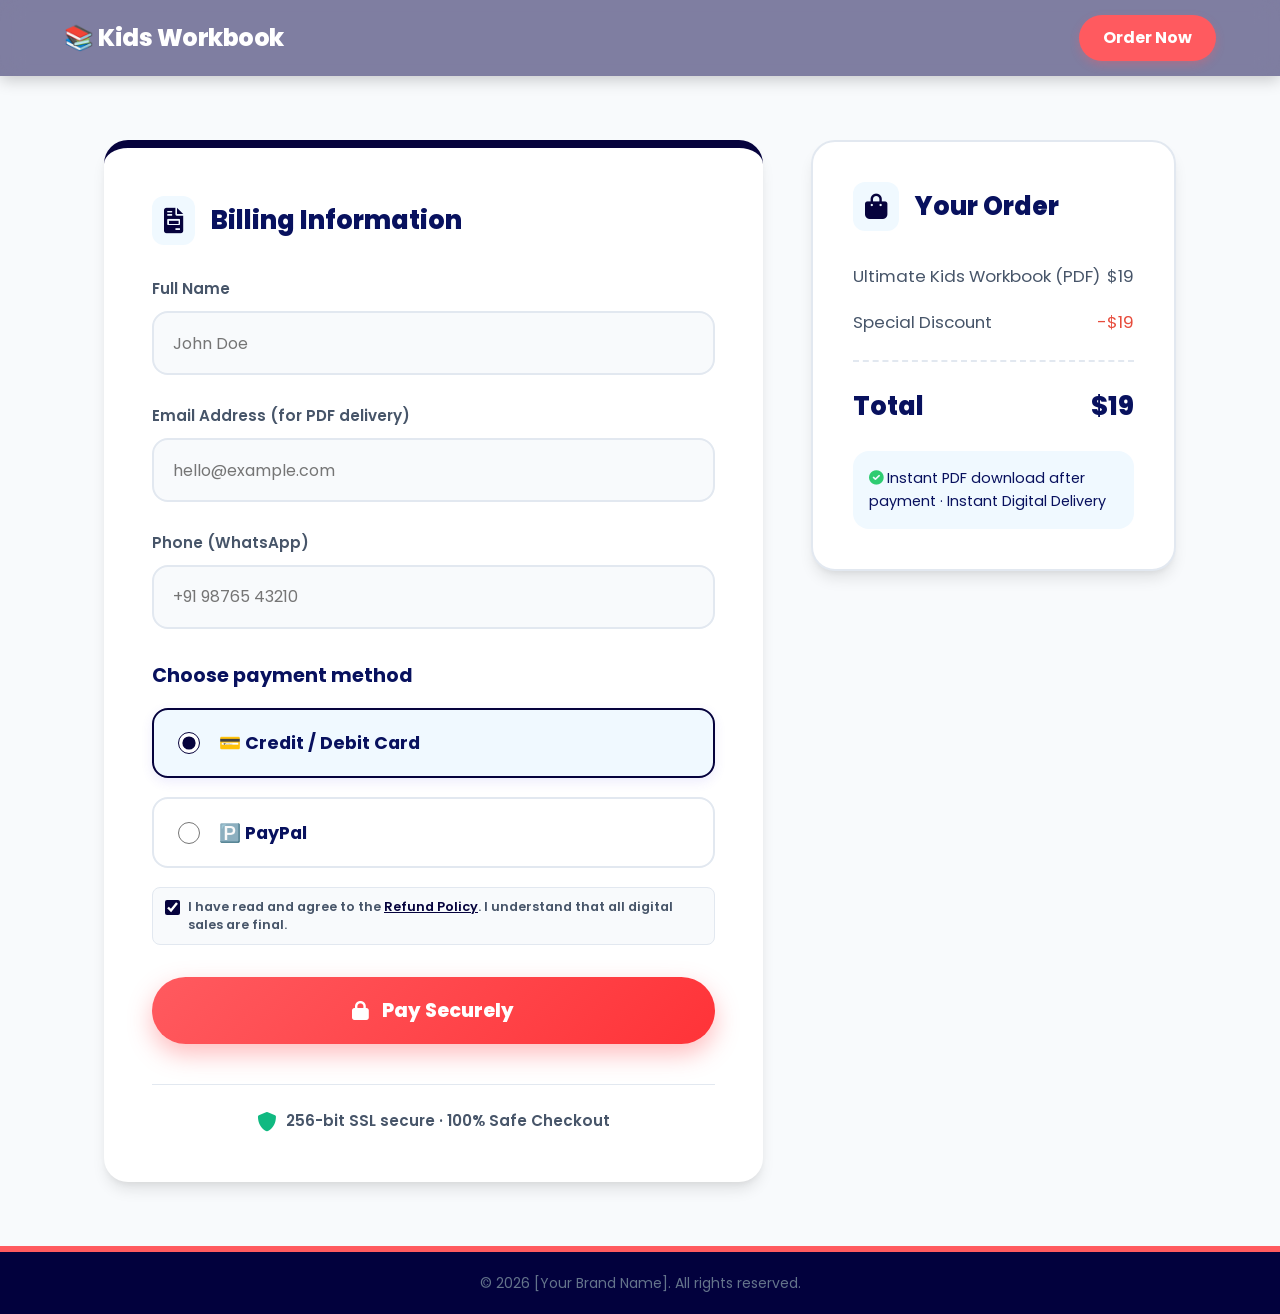
==== commit cb771277: "adjust agremnt" ====
--- a/frontend/checkout.html
+++ b/frontend/checkout.html
@@ -51,9 +51,9 @@
                     </div>
                 </div>
 
-                <div class="form-group policy-agreement" style="display: flex; align-items: flex-start; gap: 10px; margin-top: 1.5rem; background: #F8FAFC; padding: 15px; border-radius: 12px; border: 1px solid #E2E8F0;">
-                    <input type="checkbox" id="agree-refund" checked style="width: 20px; height: 20px; cursor: pointer; flex-shrink: 0; margin-top: 2px; accent-color: var(--c-primary);">
-                    <label for="agree-refund" style="font-size: 0.9rem; color: var(--c-text-gray); margin: 0; cursor: pointer; line-height: 1.5;">
+                <div class="form-group policy-agreement" style="display: flex; align-items: flex-start; gap: 8px; margin-top: 1.2rem; background: #F8FAFC; padding: 10px 12px; border-radius: 8px; border: 1px solid #E2E8F0;">
+                    <input type="checkbox" id="agree-refund" checked style="width: 15px; height: 15px; cursor: pointer; flex-shrink: 0; margin-top: 2px; accent-color: var(--c-primary);">
+                    <label for="agree-refund" style="font-size: 0.8rem; color: var(--c-text-gray); margin: 0; cursor: pointer; line-height: 1.4;">
                         I have read and agree to the <a href="refund-policy.html" target="_blank" style="color: var(--c-primary); text-decoration: underline; font-weight: 600;">Refund Policy</a>. I understand that all digital sales are final.
                     </label>
                 </div>
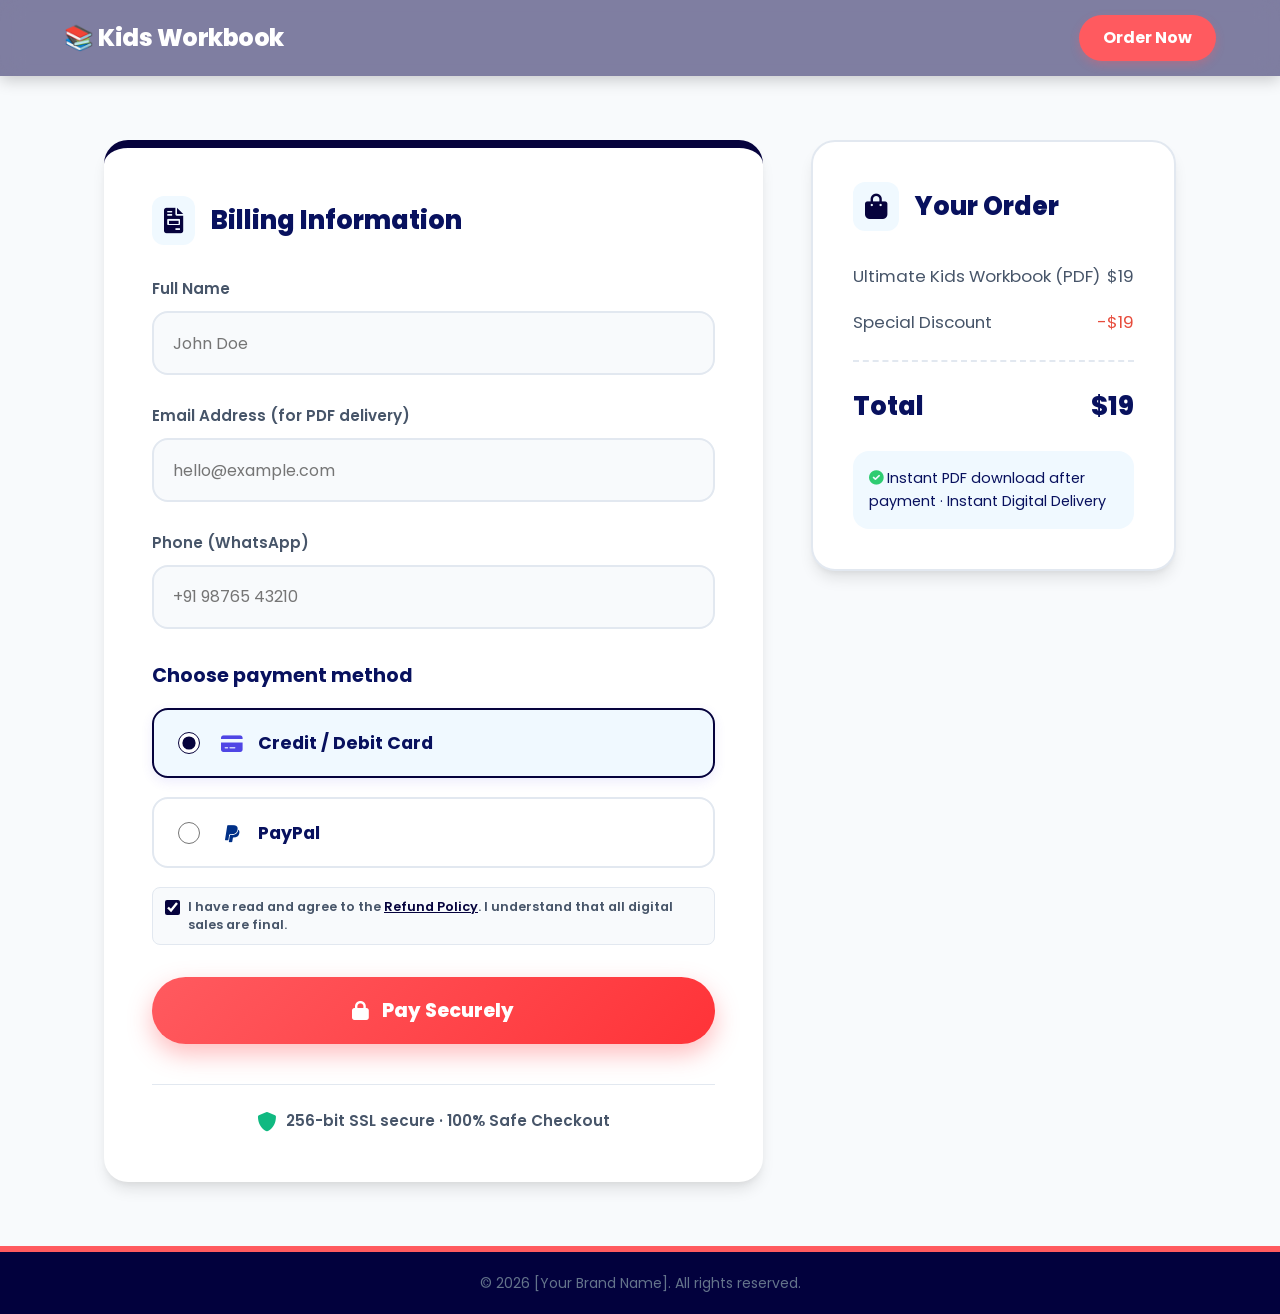
==== commit f423ca3f: "removed stickerr" ====
--- a/frontend/checkout.html
+++ b/frontend/checkout.html
@@ -40,21 +40,32 @@
                 <div class="payment-option selected" data-method="Card">
                     <input type="radio" name="payment_method" value="Card" id="card" checked>
                     <div class="method-info">
-                        <span class="method-name">💳 Credit / Debit Card</span>
+                        <span class="method-name">
+                            <i class="fas fa-credit-card" style="margin-right: 10px; color: #4F46E5;"></i>
+                            Credit / Debit Card
+                        </span>
                     </div>
                 </div>
 
                 <div class="payment-option" data-method="PayPal">
                     <input type="radio" name="payment_method" value="PayPal" id="paypal">
                     <div class="method-info">
-                        <span class="method-name">🅿️ PayPal</span>
+                        <span class="method-name">
+                            <i class="fab fa-paypal" style="margin-right: 10px; color: #003087;"></i>
+                            PayPal
+                        </span>
                     </div>
                 </div>
 
-                <div class="form-group policy-agreement" style="display: flex; align-items: flex-start; gap: 8px; margin-top: 1.2rem; background: #F8FAFC; padding: 10px 12px; border-radius: 8px; border: 1px solid #E2E8F0;">
-                    <input type="checkbox" id="agree-refund" checked style="width: 15px; height: 15px; cursor: pointer; flex-shrink: 0; margin-top: 2px; accent-color: var(--c-primary);">
-                    <label for="agree-refund" style="font-size: 0.8rem; color: var(--c-text-gray); margin: 0; cursor: pointer; line-height: 1.4;">
-                        I have read and agree to the <a href="refund-policy.html" target="_blank" style="color: var(--c-primary); text-decoration: underline; font-weight: 600;">Refund Policy</a>. I understand that all digital sales are final.
+                <div class="form-group policy-agreement"
+                    style="display: flex; align-items: flex-start; gap: 8px; margin-top: 1.2rem; background: #F8FAFC; padding: 10px 12px; border-radius: 8px; border: 1px solid #E2E8F0;">
+                    <input type="checkbox" id="agree-refund" checked
+                        style="width: 15px; height: 15px; cursor: pointer; flex-shrink: 0; margin-top: 2px; accent-color: var(--c-primary);">
+                    <label for="agree-refund"
+                        style="font-size: 0.8rem; color: var(--c-text-gray); margin: 0; cursor: pointer; line-height: 1.4;">
+                        I have read and agree to the <a href="refund-policy.html" target="_blank"
+                            style="color: var(--c-primary); text-decoration: underline; font-weight: 600;">Refund
+                            Policy</a>. I understand that all digital sales are final.
                     </label>
                 </div>
                 <button type="button" id="main-pay-button" class="btn-pay" onclick="payNow()">
--- a/frontend/checkout.css
+++ b/frontend/checkout.css
@@ -158,6 +158,13 @@
     color: var(--c-dark);
 }
 
+.method-name i {
+    font-size: 1.2rem;
+    vertical-align: middle;
+    width: 25px; 
+    text-align: center;
+}
+
 
 .btn-pay {
     width: 100%;
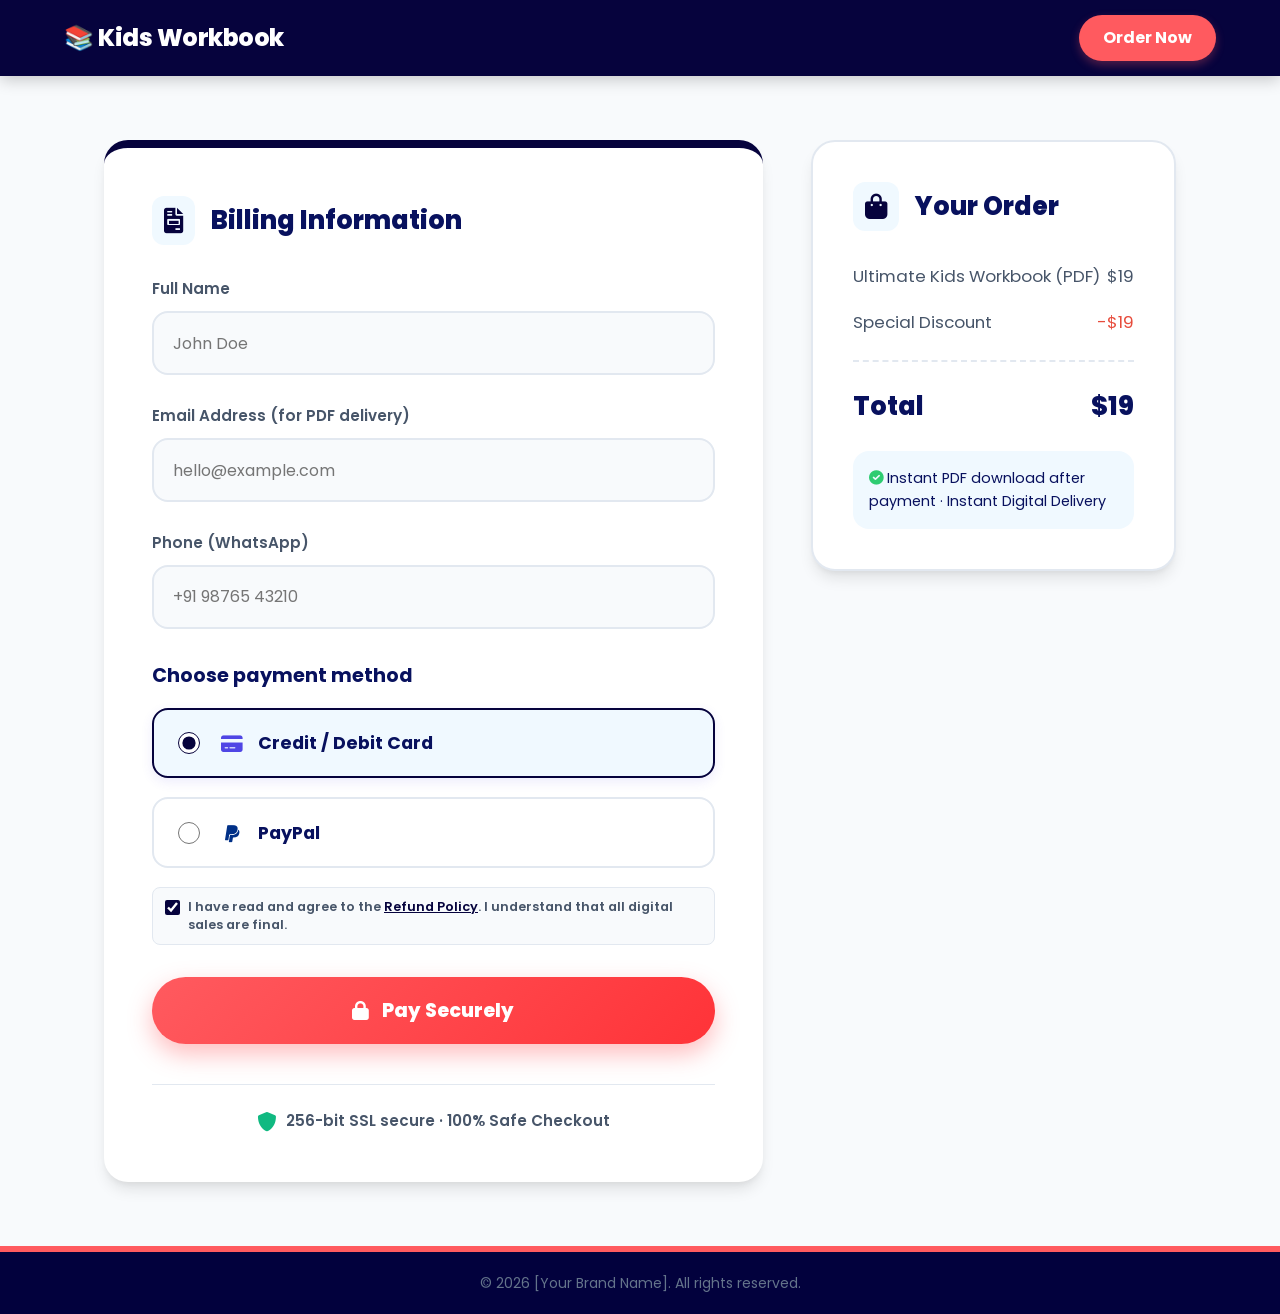
==== commit f610b651: "remove index fix nav" ====
--- a/frontend/checkout.html
+++ b/frontend/checkout.html
@@ -8,7 +8,7 @@
     <link href="https://fonts.googleapis.com/css2?family=Poppins:wght@400;600;700&display=swap" rel="stylesheet">
     <link rel="stylesheet" href="https://cdnjs.cloudflare.com/ajax/libs/font-awesome/6.0.0-beta3/css/all.min.css">
     <link rel="stylesheet" href="checkout.css">
-    <link rel="stylesheet" href="workbook.css">
+    <link rel="stylesheet" href="index.css">
     <link rel="stylesheet" href="footer-style.css">
 </head>
 
--- a/frontend/index.css
+++ b/frontend/index.css
@@ -0,0 +1,914 @@
+:root {
+    --c-primary: #06033d;
+    --c-secondary: #10B981;
+    --c-action: #FF5A5F;
+    --c-action-hover: #E0484D;
+    --c-accent: #FFC107;
+    --c-dark: #08115e;
+    --c-text-gray: #475569;
+    --c-bg-light: #F8FAFC;
+    --c-bg-alt: #F0F9FF;
+    --c-white: #FFFFFF;
+    --shadow-sm: 0 4px 6px -1px rgba(0, 0, 0, 0.1), 0 2px 4px -1px rgba(0, 0, 0, 0.06);
+    --shadow-md: 0 10px 15px -3px rgba(0, 0, 0, 0.1), 0 4px 6px -2px rgba(0, 0, 0, 0.05);
+    --shadow-lg: 0 20px 25px -5px rgba(0, 0, 0, 0.1), 0 10px 10px -5px rgba(0, 0, 0, 0.04);
+}
+
+
+* {
+    margin: 0;
+    padding: 0;
+    box-sizing: border-box;
+    font-family: 'Poppins', 'Arial', sans-serif;
+}
+
+body {
+    background-color: var(--c-bg-light);
+    color: var(--c-dark);
+    line-height: 1.6;
+    overflow-x: hidden;
+}
+
+
+.top-nav {
+    display: flex;
+    justify-content: space-between;
+    align-items: center;
+    padding: 15px 5%;
+    
+    /* Yithe background color primary set kela ahe ani blur effect kadhun takla ahe */
+    background-color: var(--c-primary); 
+    
+    box-shadow: 0 4px 15px rgba(0, 0, 0, 0.2);
+    
+    position: sticky;
+    top: 0;
+    left: 0;
+    width: 100%;
+    z-index: 1000;
+}
+
+ /* chatgpt 
+.top-nav {
+    display: flex;
+    justify-content: space-between;
+    align-items: center;
+    padding: 15px 5%;
+    background-color: rgba(6, 3, 70, 0.50);
+    backdrop-filter: blur(12px);
+    -webkit-backdrop-filter: blur(12px);
+    box-shadow: 0 4px 15px rgba(0, 0, 0, 0.2);
+    
+    position: sticky;
+    top: 0;
+    left: 0;
+    width: 100%;
+    z-index: 1000;
+    
+    transform: translateZ(0);
+    -webkit-transform: translateZ(0);
+    will-change: transform, backdrop-filter;
+}
+*/
+
+
+.nav-brand {
+    font-size: 24px;
+    font-weight: 800;
+    color: var(--c-white);
+    letter-spacing: -0.5px;
+}
+
+.nav-btn {
+    background-color: var(--c-action);
+    color: var(--c-white);
+    padding: 10px 24px;
+    text-decoration: none;
+    border-radius: 50px;
+    font-weight: 700;
+    transition: all 0.3s ease;
+    box-shadow: 0 4px 10px rgba(255, 90, 95, 0.3);
+}
+
+.nav-btn:hover {
+    background-color: var(--c-action-hover);
+    transform: translateY(-2px);
+    box-shadow: 0 6px 15px rgba(255, 90, 95, 0.4);
+}
+
+.container {
+    max-width: 100%;
+    margin: 0 auto;
+    background-color: var(--c-bg-light);
+}
+
+
+.hero-section {
+    background: linear-gradient(135deg, var(--c-primary) 0%, #04115f 100%);
+    color: var(--c-white);
+    padding: 80px 5% 100px;
+    text-align: center;
+    position: relative;
+    overflow: hidden;
+}
+
+.hero-section::after {
+    content: '';
+    position: absolute;
+    bottom: -50px;
+    left: 0;
+    width: 100%;
+    height: 100px;
+    background: var(--c-bg-light);
+    clip-path: ellipse(60% 100px at 50% 100%);
+}
+
+.hero-content {
+    display: flex;
+    flex-direction: column;
+    align-items: center;
+    gap: 40px;
+    position: relative;
+    z-index: 2;
+    max-width: 1200px;
+    margin: 0 auto;
+}
+
+.hero-text {
+    max-width: 700px;
+}
+
+.hero-section h1 {
+    color: var(--c-accent);
+    font-size: clamp(32px, 5vw, 48px);
+    font-weight: 800;
+    line-height: 1.2;
+    margin-bottom: 20px;
+    text-shadow: 0 2px 4px rgba(0, 0, 0, 0.2);
+}
+
+.hero-section p {
+    font-size: 18px;
+    line-height: 1.6;
+    margin-bottom: 15px;
+    color: #E0E7FF;
+}
+
+.hero-image {
+    width: 100%;
+    max-width: 450px;
+    border-radius: 24px;
+    border: 6px solid rgba(255, 255, 255, 0.2);
+    box-shadow: var(--shadow-lg);
+    transform: rotate(-2deg);
+    transition: transform 0.3s ease;
+}
+
+.hero-image:hover {
+    transform: rotate(0deg) scale(1.02);
+}
+
+
+.cta-container {
+    padding: 40px 20px;
+    background-color: transparent;
+    text-align: center;
+    position: relative;
+    z-index: 10;
+}
+
+.btn-red {
+    background: linear-gradient(135deg, var(--c-action) 0%, #FF3338 100%);
+    color: var(--c-white);
+    text-decoration: none;
+    display: inline-block;
+    padding: 18px 40px;
+    max-width: 450px;
+    width: 100%;
+    font-size: 22px;
+    font-weight: 800;
+    border-radius: 50px;
+    border: none;
+    box-shadow: 0 10px 25px rgba(255, 90, 95, 0.4);
+    cursor: pointer;
+    transition: all 0.3s cubic-bezier(0.175, 0.885, 0.32, 1.275);
+    animation: pulse-btn 2s infinite;
+}
+
+.btn-red:hover {
+    transform: translateY(-5px) scale(1.03);
+    box-shadow: 0 15px 35px rgba(255, 90, 95, 0.5);
+    background: linear-gradient(135deg, #FF3338 0%, var(--c-action) 100%);
+}
+
+.btn-red .dynamic-price {
+    display: block;
+    margin-top: 5px;
+    font-size: 15px;
+    font-weight: 600;
+    color: #FFE5E5;
+    text-transform: uppercase;
+    letter-spacing: 1px;
+}
+
+@keyframes pulse-btn {
+    0% {
+        box-shadow: 0 0 0 0 rgba(255, 90, 95, 0.7);
+    }
+
+    70% {
+        box-shadow: 0 0 0 15px rgba(255, 90, 95, 0);
+    }
+
+    100% {
+        box-shadow: 0 0 0 0 rgba(255, 90, 95, 0);
+    }
+}
+
+
+.benefit-title-wrapper {
+    padding: 60px 20px 20px;
+    text-align: center;
+    background-color: var(--c-bg-alt);
+}
+
+.benifit-titall {
+    color: var(--c-dark);
+    font-size: clamp(24px, 4vw, 36px);
+    font-weight: 800;
+    position: relative;
+    display: inline-block;
+}
+
+.benifit-titall::after {
+    content: '';
+    position: absolute;
+    width: 60%;
+    height: 4px;
+    background-color: var(--c-accent);
+    bottom: -10px;
+    left: 20%;
+    border-radius: 2px;
+}
+
+.features-section {
+    padding: 40px 5% 80px;
+    background-color: var(--c-bg-alt);
+}
+
+.features-grid {
+    display: grid;
+    grid-template-columns: repeat(auto-fit, minmax(300px, 1fr));
+    gap: 30px;
+    max-width: 1200px;
+    margin: 0 auto;
+}
+
+.feature-box {
+    background-color: var(--c-white);
+    padding: 30px;
+    border-radius: 24px;
+    display: flex;
+    align-items: flex-start;
+    box-shadow: var(--shadow-md);
+    border: 2px solid transparent;
+    transition: all 0.3s ease;
+    position: relative;
+    overflow: hidden;
+}
+
+.feature-box::before {
+    content: '';
+    position: absolute;
+    top: 0;
+    left: 0;
+    width: 6px;
+    height: 100%;
+    background-color: var(--c-secondary);
+}
+
+.feature-box:hover {
+    transform: translateY(-5px);
+    box-shadow: var(--shadow-lg);
+    border-color: rgba(16, 185, 129, 0.2);
+}
+
+.feature-icon {
+    width: 60px;
+    height: 60px;
+    margin-right: 20px;
+    border-radius: 16px;
+    object-fit: contain;
+    background: #F0FDF4;
+    padding: 10px;
+}
+
+.feature-text h3 {
+    font-size: 20px;
+    font-weight: 700;
+    color: var(--c-dark);
+    margin-bottom: 10px;
+}
+
+.feature-text p {
+    font-size: 15px;
+    color: var(--c-text-gray);
+    line-height: 1.6;
+}
+
+
+.addiction-section-wrapper {
+    background: linear-gradient(to right, #FFF1F2, #FFE4E6);
+    color: var(--c-dark);
+    display: flex;
+    justify-content: center;
+    padding: 80px 5%;
+}
+
+.addiction-container {
+    max-width: 900px;
+    text-align: center;
+    width: 100%;
+    background: var(--c-white);
+    padding: 50px;
+    border-radius: 30px;
+    box-shadow: var(--shadow-lg);
+    border-top: 8px solid var(--c-action);
+}
+
+.addiction-container h2.addiction-title {
+    font-size: clamp(28px, 4vw, 42px);
+    font-weight: 900;
+    margin-bottom: 15px;
+    color: var(--c-action);
+    text-transform: uppercase;
+}
+
+.addiction-container .subtitle {
+    font-size: 18px;
+    font-weight: 600;
+    color: var(--c-text-gray);
+    margin-bottom: 40px;
+}
+
+.effects-list {
+    display: grid;
+    grid-template-columns: repeat(auto-fit, minmax(280px, 1fr));
+    gap: 20px;
+    margin-bottom: 40px;
+}
+
+.effect-item {
+    background: var(--c-bg-light);
+    color: var(--c-dark);
+    display: flex;
+    align-items: flex-start;
+    padding: 20px;
+    text-align: left;
+    font-size: 15px;
+    border-radius: 16px;
+    box-shadow: var(--shadow-sm);
+    transition: transform 0.2s;
+    border: 1px solid #FEE2E2;
+}
+
+.effect-item:hover {
+    transform: translateY(-3px);
+    background: #FEF2F2;
+}
+
+.effect-item i {
+    width: 40px;
+    font-size: 24px;
+    color: var(--c-action);
+    margin-top: 2px;
+}
+
+.promo-text {
+    font-size: 18px;
+    line-height: 1.6;
+    color: var(--c-text-gray);
+    margin-bottom: 30px;
+    background: #F0FDF4;
+    padding: 20px;
+    border-radius: 16px;
+    border: 2px dashed var(--c-secondary);
+}
+
+.promo-text strong {
+    color: var(--c-secondary);
+    font-weight: 800;
+}
+
+
+.worksheet-section {
+    background-color: #06033d;
+    padding: 80px 5%;
+    text-align: center;
+}
+
+.section-title {
+    color: var(--c-accent);
+    font-size: clamp(24px, 4vw, 36px);
+    font-weight: 800;
+    text-transform: uppercase;
+    margin-bottom: 50px;
+    letter-spacing: 1px;
+}
+
+.cards-container,
+.grid-container {
+    display: grid;
+    grid-template-columns: repeat(4, 1fr);
+    gap: 30px;
+    max-width: 1200px;
+    margin: 0 auto;
+}
+
+.card {
+    background-color: var(--c-white);
+    width: 100%;
+    padding: 1px;
+    border-radius: 10px;
+    box-shadow: var(--shadow-md);
+    display: flex;
+    flex-direction: column;
+    transition: transform 0.3s ease;
+}
+
+.card:hover {
+    transform: translateY(-10px);
+    box-shadow: var(--shadow-lg);
+}
+
+.image-container {
+    width: 100%;
+    height: 220px;
+    border-radius: 16px;
+    background-color: var(--c-bg-light);
+    overflow: hidden;
+    position: relative;
+}
+
+.image-slider {
+    display: flex;
+    width: 300%;
+    height: 100%;
+    transition: transform 0.5s ease-in-out;
+}
+
+.image-slider img {
+    width: 33.333%;
+    height: 100%;
+    object-fit: cover;
+}
+
+.card-label {
+    background-color: var(--c-bg-alt);
+    color: var(--c-primary);
+    padding: 15px;
+    font-size: 16px;
+    font-weight: 800;
+    border-radius: 12px;
+    text-transform: capitalize;
+    margin-top: 20px;
+    border: 1px solid #DBEAFE;
+}
+
+
+.gallery-section {
+    padding: 80px 5%;
+    text-align: center;
+    background-color: var(--c-bg-light);
+}
+
+.gallery-section h2 {
+    font-size: clamp(24px, 4vw, 36px);
+    font-weight: 800;
+    margin-bottom: 40px;
+    color: var(--c-dark);
+}
+
+.grid-item {
+    width: 100%;
+    height: 280px;
+    border-radius: 24px;
+    border: none;
+    box-shadow: var(--shadow-md);
+    overflow: hidden;
+    background: #000;
+}
+
+.grid-item video,
+.grid-item iframe {
+    width: 100%;
+    height: 100%;
+    object-fit: cover;
+    pointer-events: none;
+    opacity: 0.9;
+    transition: opacity 0.3s;
+}
+
+.grid-item:hover video {
+    opacity: 1;
+}
+
+
+.carousel-section-wrapper {
+    background: #06033d;
+    color: var(--c-white);
+    display: flex;
+    justify-content: center;
+    align-items: center;
+    padding: 80px 5%;
+}
+
+.carousel-section-container {
+    width: 100%;
+    max-width: 1100px;
+    text-align: center;
+}
+
+.carousel-section-container h1 {
+    font-size: clamp(28px, 4vw, 42px);
+    margin-bottom: 40px;
+    font-weight: 800;
+    color: var(--c-accent);
+}
+
+.carousel-wrapper {
+    overflow: hidden;
+    width: 100%;
+    position: relative;
+    padding: 20px 0;
+}
+
+.carousel-track {
+    display: flex;
+    gap: 20px;
+    transition: transform 0.5s cubic-bezier(0.25, 1, 0.5, 1);
+    transform: translateX(0);
+}
+
+.carousel-card {
+    background-color: transparent;
+    min-width: calc(33.333% - 13.33px);
+    height: 400px;
+    border-radius: 20px;
+    padding: 0;
+    display: flex;
+    align-items: center;
+    border: 4px solid rgba(255, 255, 255, 0.1);
+    box-shadow: var(--shadow-md);
+    overflow: hidden;
+    transition: transform 0.3s;
+}
+
+.carousel-card:hover {
+    transform: scale(1.03);
+    border-color: var(--c-accent);
+}
+
+.carousel-image {
+    width: 100%;
+    height: 100%;
+    object-fit: cover;
+}
+
+.dots-container {
+    display: flex;
+    justify-content: center;
+    gap: 12px;
+    margin: 30px 0 40px;
+}
+
+.dot {
+    width: 14px;
+    height: 14px;
+    background-color: var(--c-text-gray);
+    border-radius: 50%;
+    cursor: pointer;
+    transition: all 0.3s;
+}
+
+.dot.active {
+    background-color: var(--c-accent);
+    transform: scale(1.3);
+}
+
+
+.faq-section {
+    padding: 80px 5%;
+    background-color: var(--c-bg-alt);
+    display: flex;
+    flex-direction: column;
+    align-items: center;
+}
+
+.faq-section h2 {
+    color: var(--c-dark);
+    font-size: clamp(28px, 4vw, 42px);
+    font-weight: 800;
+    margin-bottom: 50px;
+    text-align: center;
+}
+
+.faq-container {
+    width: 100%;
+    max-width: 850px;
+    display: flex;
+    flex-direction: column;
+    gap: 20px;
+}
+
+.faq-item {
+    background-color: var(--c-white);
+    border-radius: 16px;
+    overflow: hidden;
+    box-shadow: var(--shadow-sm);
+    border: 1px solid #E2E8F0;
+    transition: box-shadow 0.3s ease;
+}
+
+.faq-item:hover {
+    box-shadow: var(--shadow-md);
+}
+
+.faq-question {
+    width: 100%;
+    text-align: left;
+    background: none;
+    border: none;
+    padding: 24px 30px;
+    font-size: 18px;
+    color: var(--c-dark);
+    font-weight: 700;
+    cursor: pointer;
+    display: flex;
+    justify-content: space-between;
+    align-items: center;
+    transition: background-color 0.3s ease;
+}
+
+.faq-question:hover {
+    background-color: #F8FAFC;
+}
+
+.faq-question .icon {
+    font-size: 24px;
+    color: var(--c-primary);
+    transition: transform 0.4s cubic-bezier(0.175, 0.885, 0.32, 1.275);
+    background: #EEF2FF;
+    width: 40px;
+    height: 40px;
+    display: flex;
+    align-items: center;
+    justify-content: center;
+    border-radius: 50%;
+}
+
+.faq-question.active .icon {
+    transform: rotate(45deg);
+    background: var(--c-action);
+    color: white;
+}
+
+.faq-answer {
+    max-height: 0;
+    overflow: hidden;
+    transition: max-height 0.4s ease-out;
+    background-color: var(--c-white);
+}
+
+.faq-answer p {
+    padding: 0 30px 24px 30px;
+    font-size: 16px;
+    color: var(--c-text-gray);
+    line-height: 1.7;
+}
+
+
+.premium-bundle-section {
+    background: #06033d;
+    padding: 40px 5%;
+    color: var(--c-white);
+}
+
+.premium-container {
+    max-width: 1200px;
+    margin: 0 auto;
+}
+
+.text-white {
+    color: var(--c-white) !important;
+}
+
+.bundle-content {
+    display: flex;
+    flex-wrap: wrap;
+    align-items: center;
+    gap: 50px;
+}
+
+.bundle-image-box {
+    flex: 1;
+    min-width: 300px;
+    background: var(--c-white);
+    padding: 15px;
+    border-radius: 12px;
+    border: 3px solid #EF4444;
+    text-align: center;
+}
+
+.printer-img {
+    width: 100%;
+    max-width: 400px;
+    height: auto;
+    border-radius: 8px;
+}
+
+.bundle-features {
+    flex: 1.2;
+    min-width: 300px;
+    display: flex;
+    flex-direction: column;
+    gap: 35px;
+}
+
+.b-feature-item {
+    display: flex;
+    gap: 20px;
+    align-items: flex-start;
+}
+
+.b-icon {
+    font-size: 30px;
+    margin-top: 5px;
+}
+
+.print-icon {
+    color: #EF4444;
+}
+
+.track-icon {
+    color: #F59E0B;
+}
+
+.award-icon {
+    color: #3B82F6;
+}
+
+.b-text h3 {
+    font-size: 22px;
+    font-weight: 800;
+    margin-bottom: 8px;
+}
+
+.b-text p {
+    color: #CBD5E1;
+    font-size: 15px;
+    line-height: 1.6;
+}
+
+.recommend-grid {
+    display: grid;
+    grid-template-columns: repeat(auto-fit, minmax(280px, 1fr));
+    gap: 30px;
+}
+
+.rec-card {
+    background: var(--c-white);
+    border-radius: 12px;
+    padding: 40px 30px;
+    text-align: center;
+    box-shadow: var(--shadow-md);
+    transition: transform 0.3s ease;
+}
+
+.rec-card:hover {
+    transform: translateY(-5px);
+}
+
+.rec-card.border-red {
+    border-bottom: 6px solid #EF4444;
+}
+
+.rec-card.border-yellow {
+    border-bottom: 6px solid #F59E0B;
+}
+
+.rec-card.border-blue {
+    border-bottom: 6px solid #3B82F6;
+}
+
+.rec-icon {
+    font-size: 45px;
+    margin-bottom: 20px;
+}
+
+.rec-card h3 {
+    font-size: 20px;
+    font-weight: 800;
+    margin-bottom: 15px;
+}
+
+.rec-card p {
+    color: var(--c-text-gray);
+    font-size: 14px;
+    line-height: 1.6;
+}
+
+@media (min-width: 1024px) {
+    .hero-content {
+        flex-direction: row;
+        text-align: left;
+        justify-content: space-between;
+    }
+
+    .hero-text {
+        margin-right: 40px;
+    }
+
+    .hero-section::after {
+        clip-path: ellipse(70% 120px at 50% 100%);
+    }
+}
+
+@media (max-width: 1024px) {
+
+    .cards-container,
+    .grid-container {
+        grid-template-columns: repeat(3, 1fr);
+    }
+}
+
+@media (max-width: 768px) {
+
+    .cards-container,
+    .grid-container {
+        grid-template-columns: repeat(2, 1fr);
+    }
+
+    .carousel-card {
+        min-width: calc(50% - 10px);
+    }
+
+    .addiction-container {
+        padding: 30px 20px;
+    }
+
+    .top-nav {
+        padding: 15px 20px;
+    }
+
+    .btn-red {
+        font-size: 18px;
+        padding: 15px 30px;
+    }
+}
+
+@media (max-width: 600px) {
+
+    .cards-container,
+    .grid-container {
+        grid-template-columns: 1fr;
+    }
+
+    .image-container {
+        height: 260px;
+    }
+
+    .hero-section {
+        padding: 60px 20px 80px;
+    }
+}
+
+@media (max-width: 480px) {
+    .carousel-card {
+        min-width: 100%;
+    }
+
+    .faq-question {
+        font-size: 16px;
+        padding: 20px;
+    }
+
+    .feature-box {
+        flex-direction: column;
+        text-align: center;
+        align-items: center;
+    }
+
+    .feature-icon {
+        margin: 0 0 15px 0;
+    }
+
+    .effect-item {
+        flex-direction: column;
+        text-align: center;
+    }
+
+    .effect-item i {
+        margin-bottom: 10px;
+    }
+}
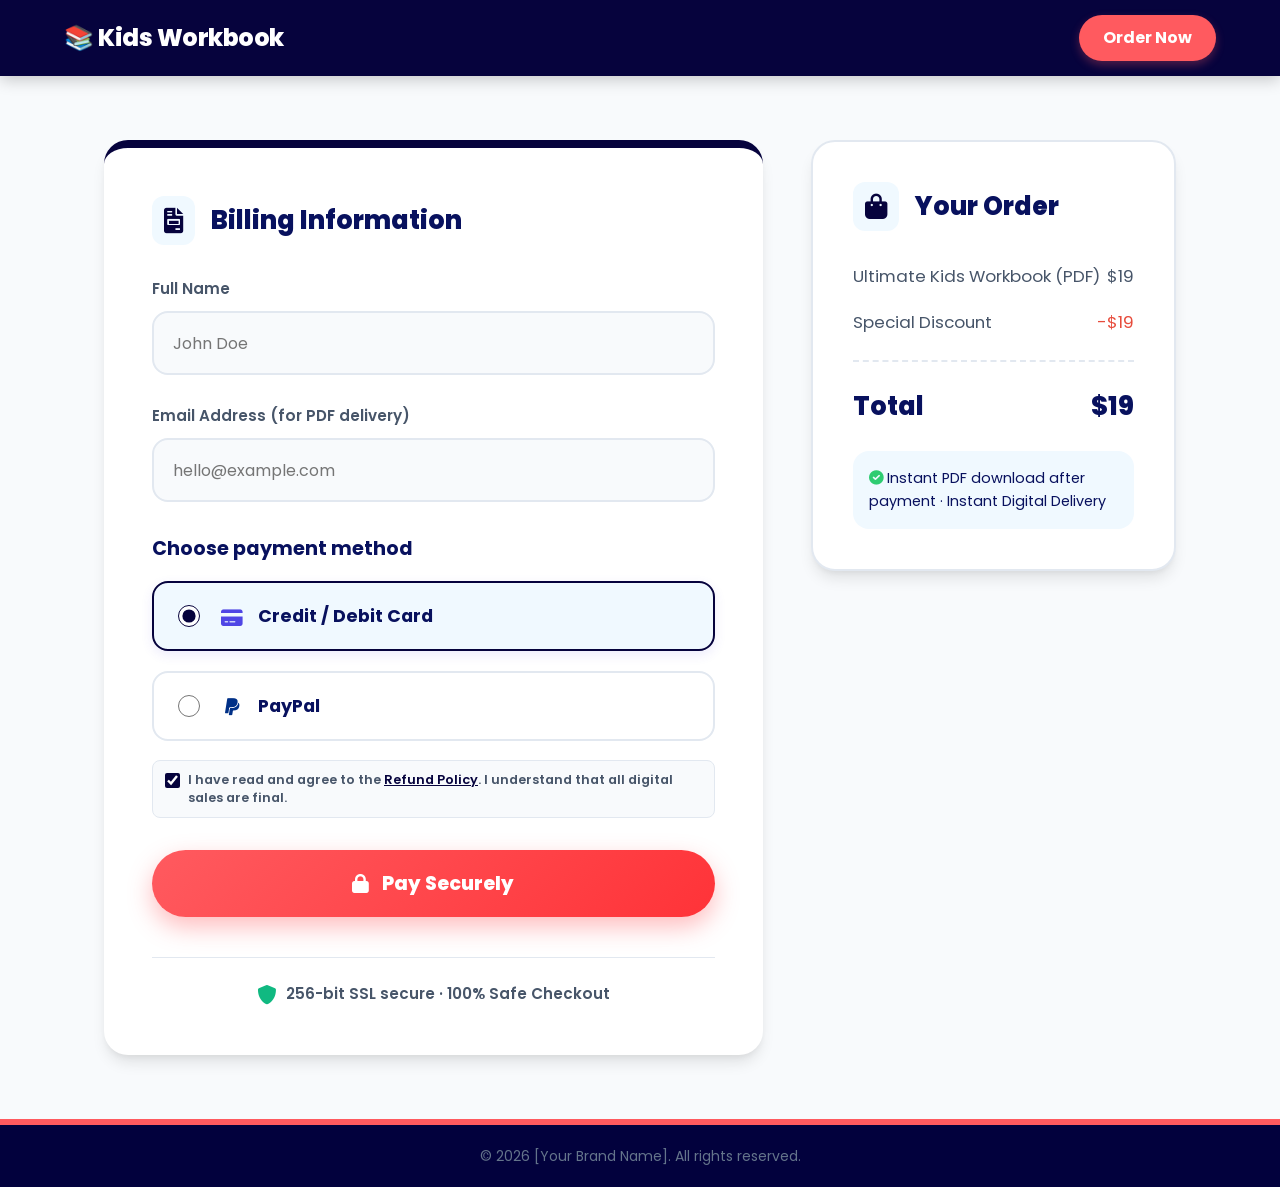
==== commit 07364c0e: "removed phone from frotnedn and backend" ====
--- a/frontend/checkout.html
+++ b/frontend/checkout.html
@@ -30,10 +30,7 @@
                     <label>Email Address (for PDF delivery)</label>
                     <input type="email" id="email" placeholder="hello@example.com" required>
                 </div>
-                <div class="form-group">
-                    <label>Phone (WhatsApp)</label>
-                    <input type="tel" id="phone" placeholder="+91 98765 43210" required>
-                </div>
+                
 
                 <h3 style="margin: 2rem 0 1rem; font-size: 1.2rem;">Choose payment method</h3>
 
--- a/frontend/index.css
+++ b/frontend/index.css
@@ -36,7 +36,6 @@
     align-items: center;
     padding: 15px 5%;
     
-    /* Yithe background color primary set kela ahe ani blur effect kadhun takla ahe */
     background-color: var(--c-primary); 
     
     box-shadow: 0 4px 15px rgba(0, 0, 0, 0.2);
